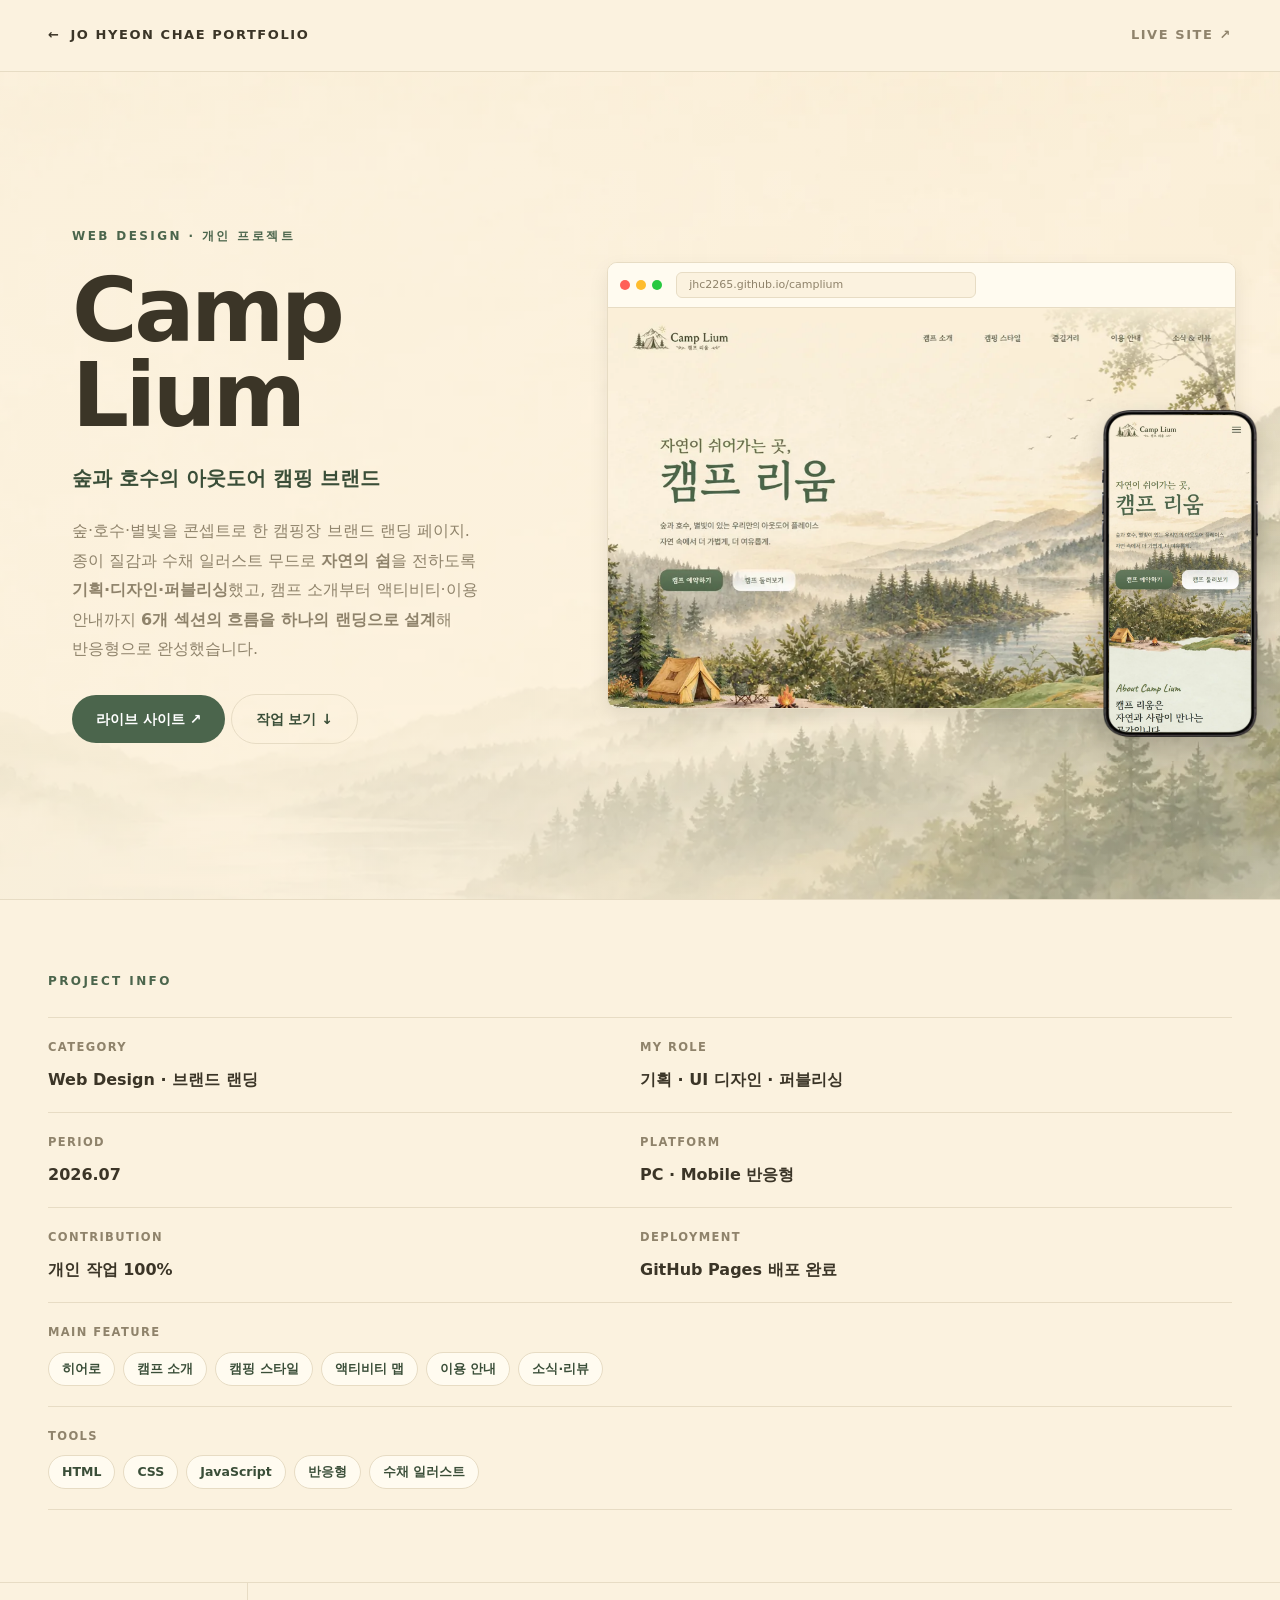
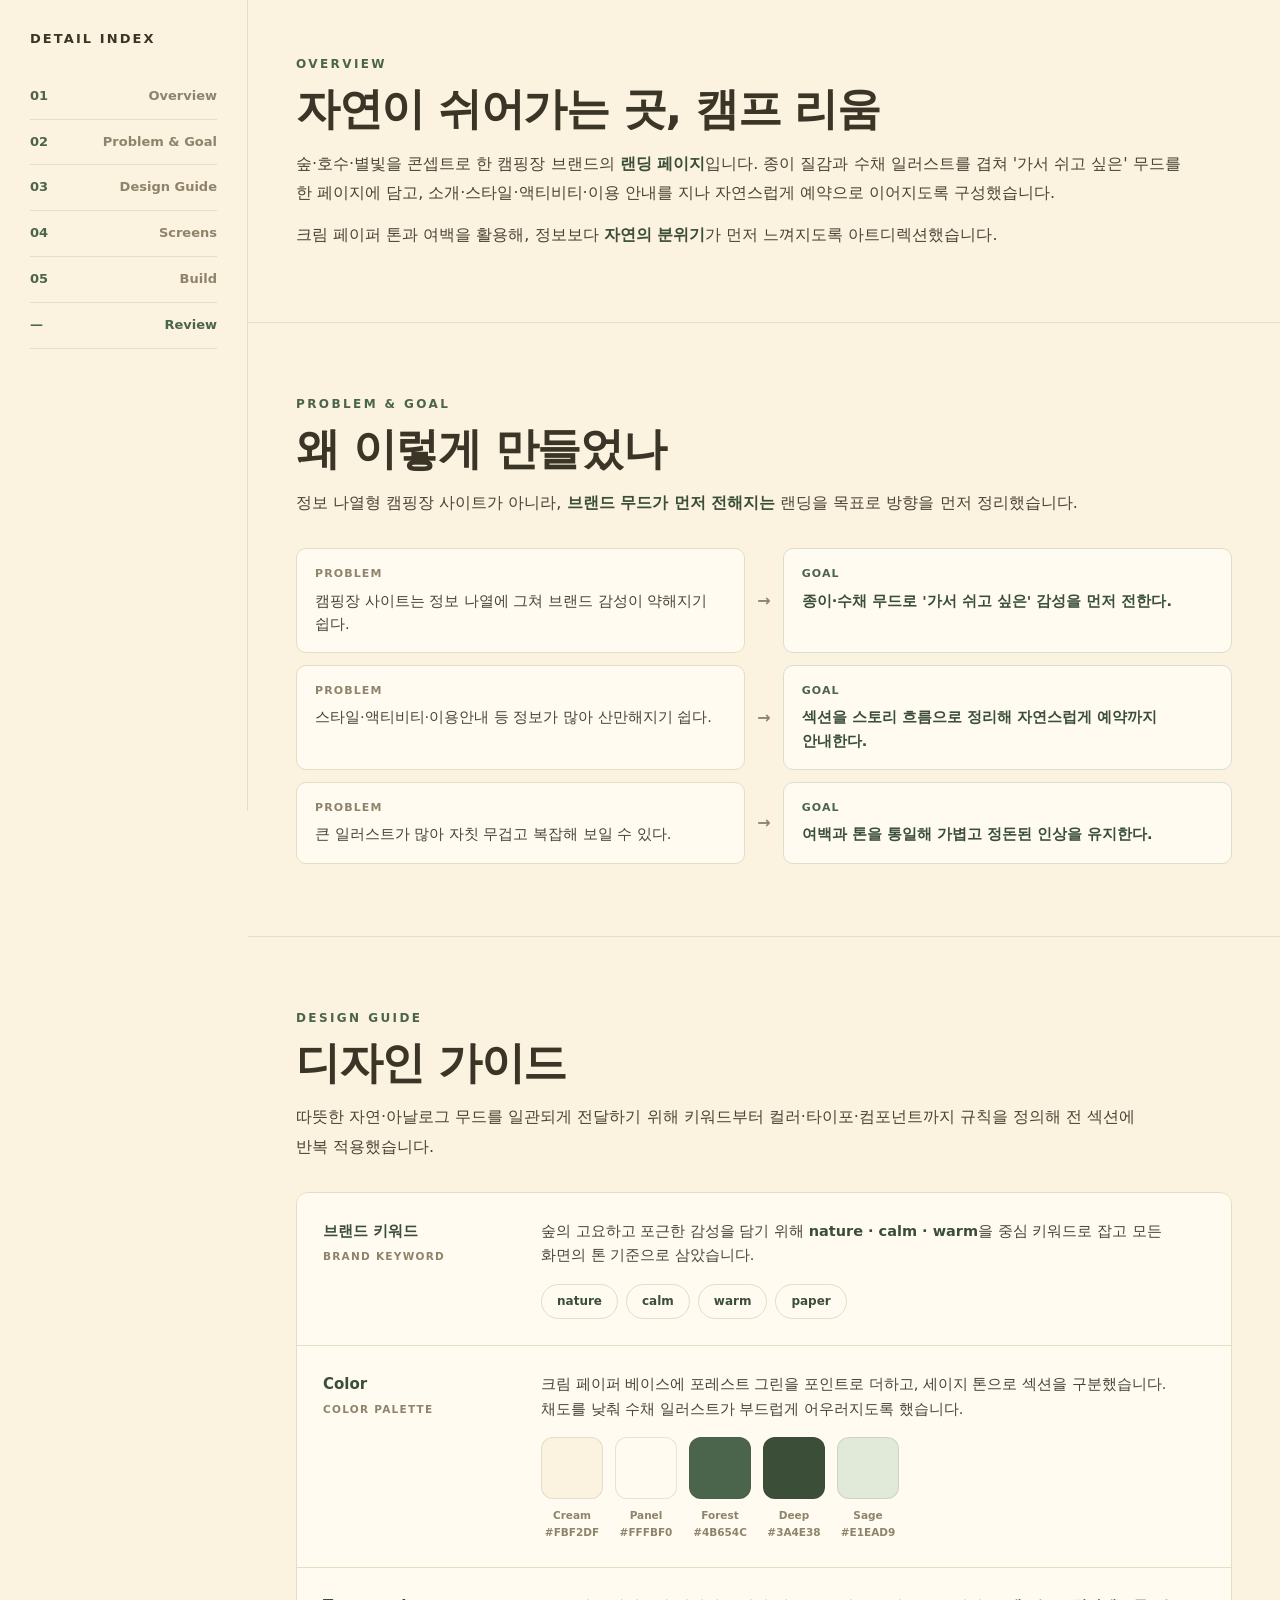
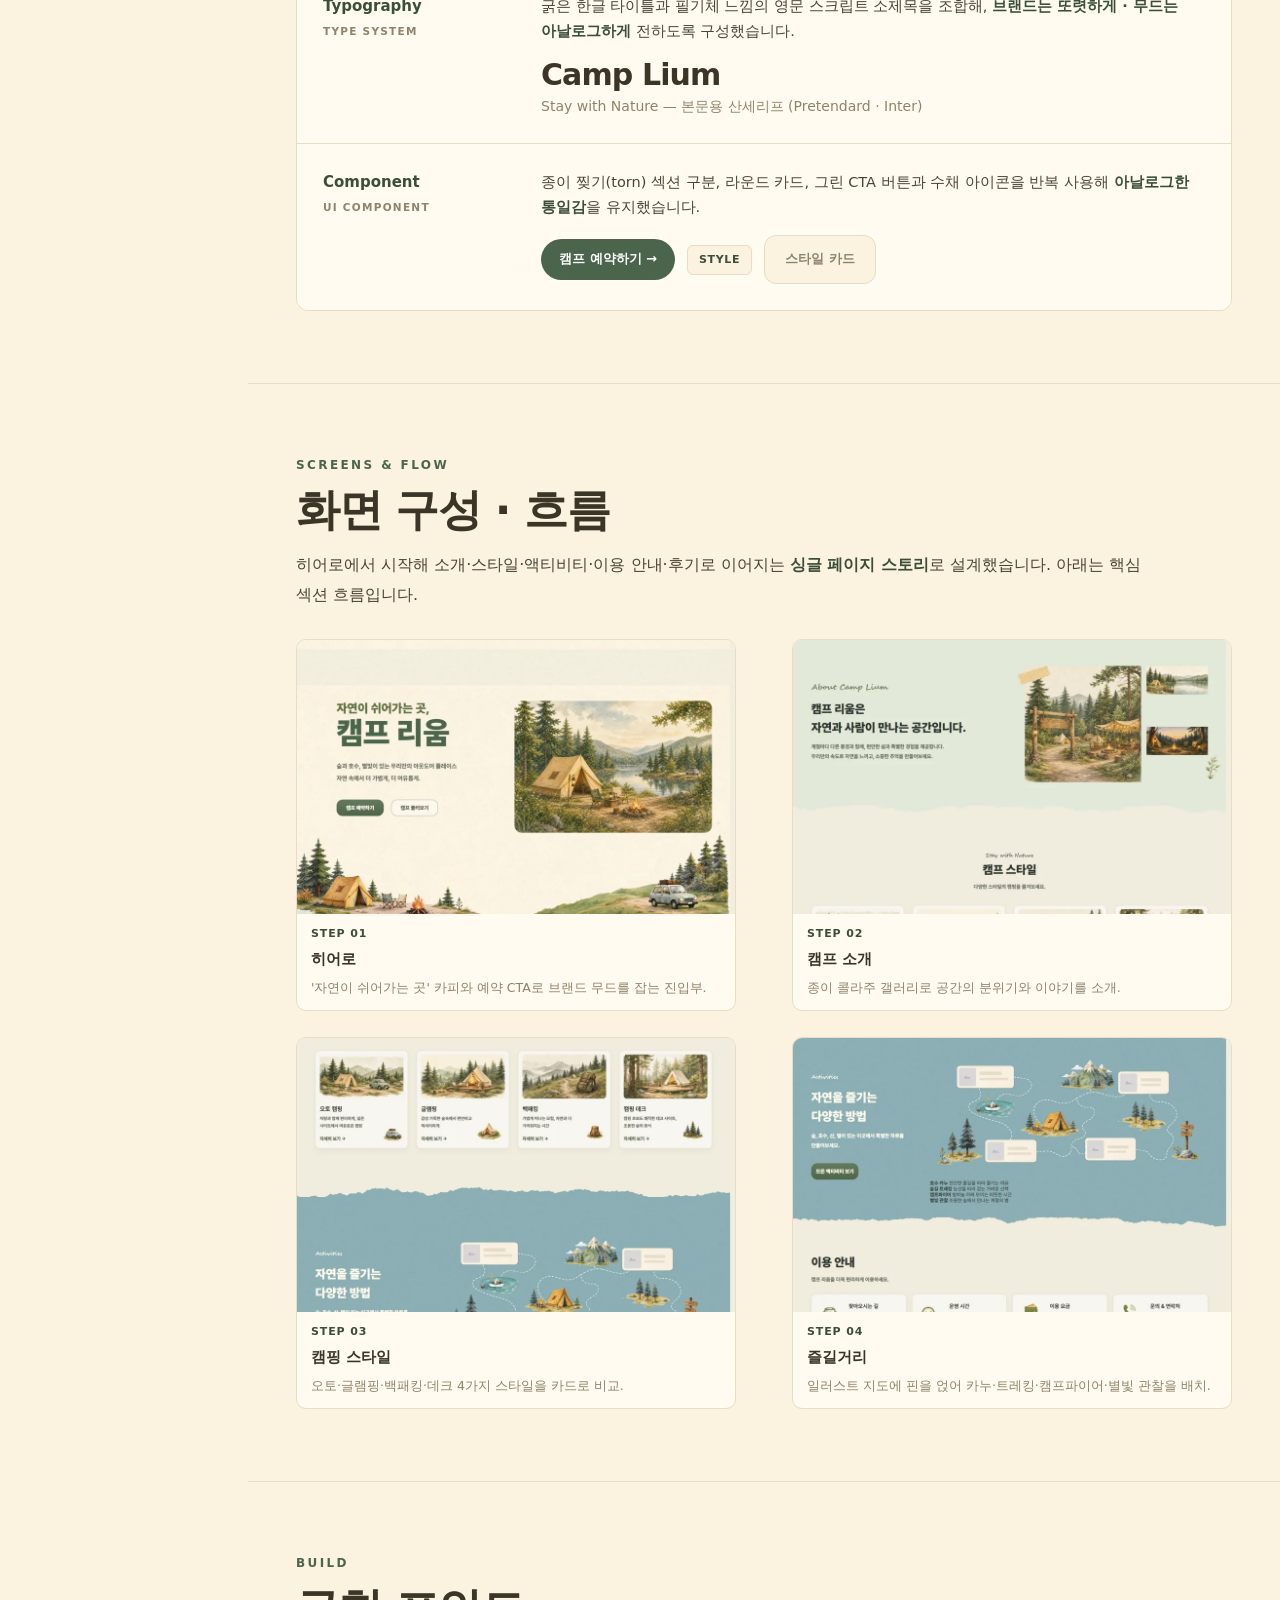
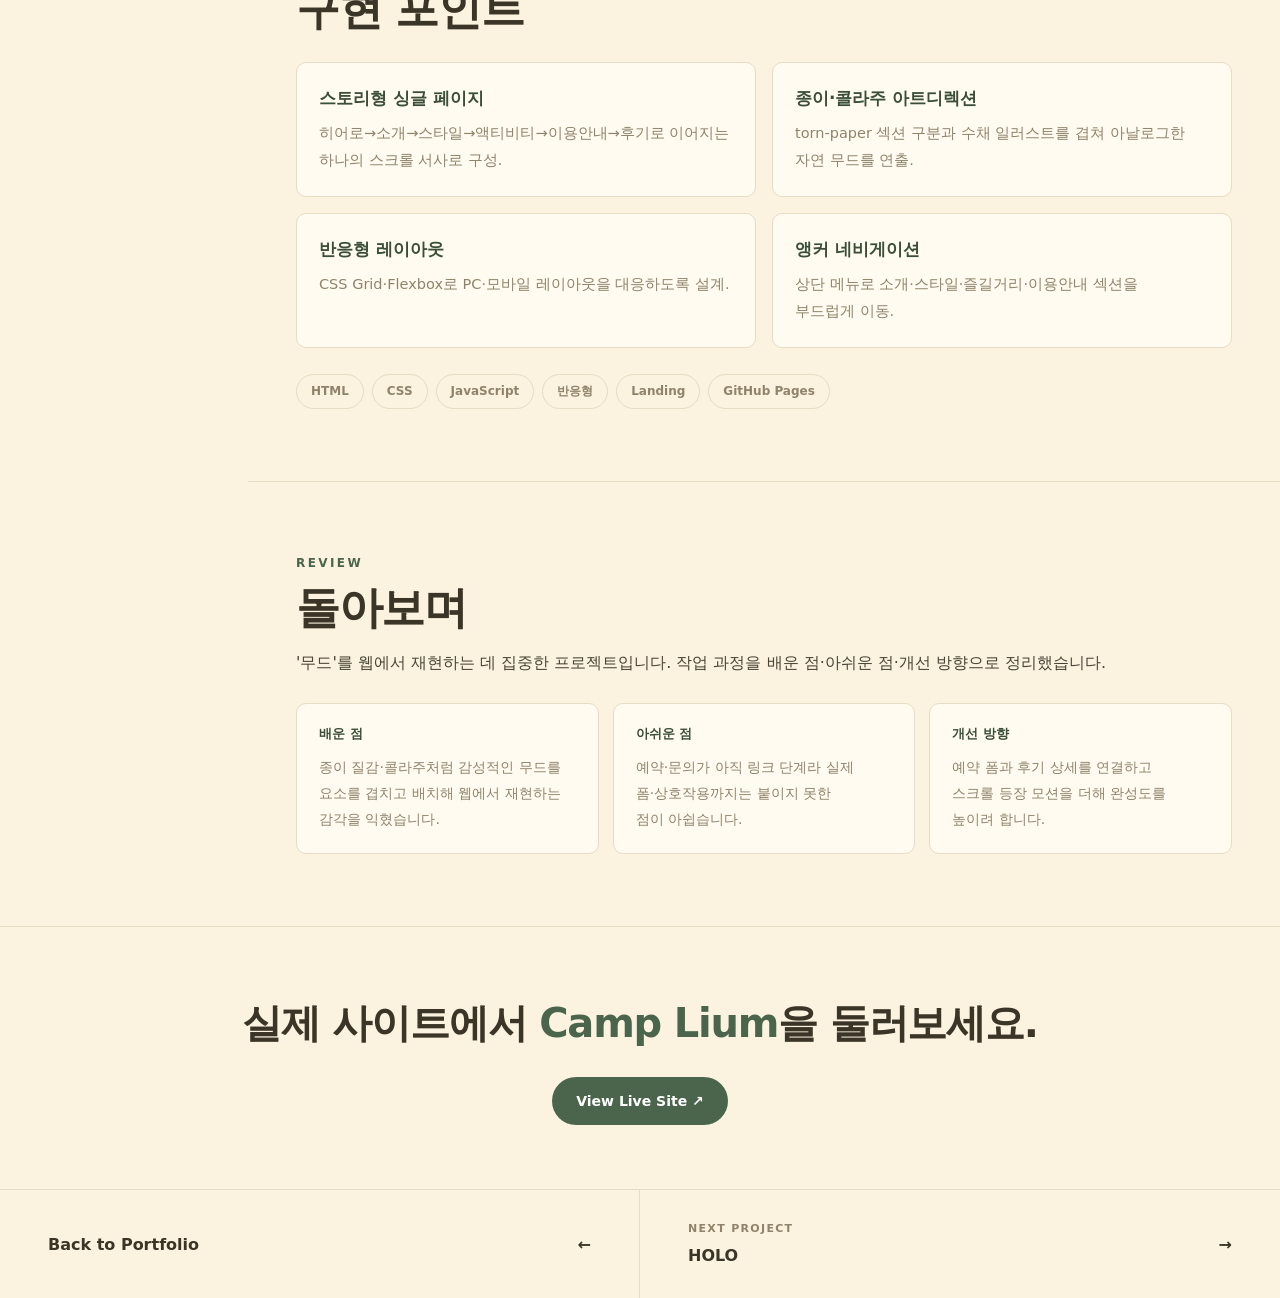
==== project-camplium.html @ b5424c95 "JO HYEON CHAE 포트폴리오 시각/그래픽 · UI·UX 디자이너 포트폴리오. 정적 사이트로 별도 빌드 과정 없이 동작합니다.  구성   index.html          " ====
<!DOCTYPE html>
<html lang="ko">
<head>
  <meta charset="UTF-8" />
  <meta name="viewport" content="width=device-width, initial-scale=1.0" />
  <title>Camp Lium — Web Design | JO HYEON CHAE</title>
  <style>
    :root {
      --bg: #fbf2df; --ink: #3b3527; --muted: #8f836b; --line: #e7dcc4;
      --panel: #fffbf0; --accent: #4b654c; --accent-2: #3a4e38;
      font-family: Inter, "Pretendard", "Apple SD Gothic Neo", "Noto Sans KR", system-ui, sans-serif;

      /* Body typography — the ?tune panel writes these three at runtime.
         Every body-copy rule reads them, so a change here is the only edit
         needed; nothing else hard-codes a size, leading or measure. */
      --body-lh: 1.85;
      --body-size: 16px;
      --body-measure: 900px;
    }
    * { box-sizing: border-box; }
    html { scroll-behavior: smooth; }
    body { margin: 0; background: var(--bg); color: var(--ink); line-height: 1.6; }
    a { color: inherit; text-decoration: none; }
    img { display: block; max-width: 100%; }
    /* The page fills the viewport so backgrounds, rules and the nav reach both
       edges. Each top-level section adds --gutter to its own inline padding,
       which keeps the content itself on a centred 1440px grid. Below 1440px the
       gutter is 0, so narrow screens behave exactly as before. */
    .page { --gutter: max(0px, (100% - 1440px) / 2); width: 100%; background: var(--bg); }
    .nav { position: sticky; top: 0; z-index: 10; height: 72px; padding: 0 calc(48px + var(--gutter)); display: flex; justify-content: space-between; align-items: center; border-bottom: 1px solid var(--line); background: rgba(251,242,223,0.9); backdrop-filter: blur(12px); letter-spacing: 0.12em; font-size: 13px; font-weight: 700; }
    .nav .back { display: flex; align-items: center; gap: 10px; } .nav .back:hover { color: var(--accent); }
    .nav-links { color: var(--muted); }
    .btn { display: inline-flex; align-items: center; gap: 8px; padding: 13px 24px; border-radius: 999px; font-size: 14px; font-weight: 800; transition: transform 0.15s ease; }
    .btn.solid { background: var(--accent); color: #fff; } .btn.solid:hover { transform: translateY(-2px); }
    .btn.ghost { background: transparent; color: var(--accent-2); border: 1px solid var(--line); } .btn.ghost:hover { transform: translateY(-2px); border-color: var(--accent); }
    .hero {
      padding-inline: var(--gutter); display: grid; grid-template-columns: 0.88fr 1.12fr; min-height: calc(100vh - 72px); border-bottom: 1px solid var(--line);
      /* The watercolour is already pale (234+ where the copy sits, 152 at its
         darkest bottom-right corner), so one light wash is enough: the copy stays
         on clean cream while the ridge line and pines carry the right-hand side. */
      background:
        linear-gradient(90deg, rgba(251,242,223,0.58) 0%, rgba(251,242,223,0.48) 44%, rgba(251,242,223,0.20) 74%, rgba(251,242,223,0.10) 100%),
        url("web/camplium/hero-bg.webp") center / cover no-repeat;
    }
    .hero-text { padding: 64px 72px; display: flex; flex-direction: column; justify-content: center; gap: 18px; }
    .eyebrow { margin: 0; font-size: 12px; font-weight: 800; letter-spacing: 0.2em; text-transform: uppercase; color: var(--accent); }
    .title { margin: 4px 0 0; font-size: clamp(52px, 7vw, 104px); line-height: 0.95; letter-spacing: -0.04em; font-weight: 900; }
    .subtitle { margin: 6px 0 0; font-size: 20px; font-weight: 700; color: var(--accent-2); }
    .desc { margin: 4px 0 0; max-width: 520px; color: var(--muted); font-size: 16px; word-break: keep-all; }
    .hero-cta { margin-top: 12px; }
    .section { padding: 72px 48px; border-bottom: 1px solid var(--line); }
    /* direct children only: .section also appears nested inside .detail-layout,
       which supplies the gutter itself */
    .page > :where(.section) { padding-inline: calc(48px + var(--gutter)); }
    .kicker { margin: 0 0 12px; font-size: 12px; font-weight: 800; letter-spacing: 0.2em; text-transform: uppercase; color: var(--accent); }
    .section h2 { margin: 0 0 16px; font-size: clamp(26px, 4vw, 44px); line-height: 1.06; letter-spacing: -0.03em; font-weight: 900; }
    .section p.lead { max-width: 760px; margin: 0; color: #4a4436; font-size: 16px; word-break: keep-all; }
    .section p.lead + p.lead { margin-top: 12px; } .section b { color: var(--accent-2); }
    .build { display: grid; grid-template-columns: repeat(2, 1fr); gap: 16px; margin-top: 30px; }
    .build-card { border: 1px solid var(--line); background: var(--panel); padding: 22px; border-radius: 10px; }
    .build-card h3 { margin: 0 0 8px; font-size: 17px; color: var(--accent-2); } .build-card p { margin: 0; color: var(--muted); font-size: 14.5px; word-break: keep-all; }
    .chips { display: flex; flex-wrap: wrap; gap: 8px; margin-top: 26px; }
    .chips span { border: 1px solid var(--line); color: var(--muted); font-size: 12px; font-weight: 700; padding: 7px 14px; border-radius: 999px; }
    .cta-band { padding: 64px calc(48px + var(--gutter)); text-align: center; border-bottom: 1px solid var(--line); }
    .cta-band h2 { margin: 0 0 22px; font-size: clamp(24px, 4vw, 40px); font-weight: 900; letter-spacing: -0.03em; } .cta-band h2 span { color: var(--accent); }
    .bottom-nav { display: grid; grid-template-columns: 1fr 1fr; padding-inline: var(--gutter); }
    .bottom-nav a { padding: 30px 48px; border-right: 1px solid var(--line); font-size: 16px; font-weight: 800; display: flex; justify-content: space-between; align-items: center; } .bottom-nav a:last-child { border-right: 0; } .bottom-nav a:hover { color: var(--accent); }
    .bottom-nav .next-label { display: flex; flex-direction: column; gap: 5px; }
    .bottom-nav .next-label em { font-style: normal; font-size: 11px; font-weight: 800; letter-spacing: 0.12em; text-transform: uppercase; color: var(--muted); }
    .bottom-nav .next-label strong { font-weight: 800; }
    /* Stacked hero crops hard horizontally; anchor right to keep the ridge and
       pines in frame, and wash top-down so the copy stays clear */
    @media (max-width: 900px) {
      .hero {
        background:
          linear-gradient(180deg, rgba(251,242,223,0.86) 0%, rgba(251,242,223,0.80) 46%, rgba(251,242,223,0.24) 78%, rgba(251,242,223,0.08) 100%),
          url("web/camplium/hero-bg.webp") right center / cover no-repeat;
      }
    }
    @media (max-width: 900px) { .nav { padding: 0 20px; } .hero { grid-template-columns: 1fr; } .hero-text { border-right: 0; border-bottom: 1px solid var(--line); padding: 48px 24px; } .section, .cta-band { padding: 48px 24px; } .build, .bottom-nav { grid-template-columns: 1fr; } }
    /* Project Info meta */
    .meta-row { display: grid; grid-template-columns: repeat(2, 1fr); border-top: 1px solid var(--line); margin-top: 26px; }
    .meta-item { padding: 20px 0; border-bottom: 1px solid var(--line); }
    .meta-item:nth-child(odd) { padding-right: 28px; }
    .meta-label { display: block; margin-bottom: 10px; color: var(--muted); font-size: 11.5px; letter-spacing: 0.12em; text-transform: uppercase; font-weight: 700; }
    .meta-value { font-size: 16px; font-weight: 700; line-height: 1.6; word-break: keep-all; }
    .meta-tags { display: flex; flex-wrap: wrap; gap: 8px; }
    .meta-tags span { border: 1px solid var(--line); background: var(--panel); border-radius: 999px; padding: 6px 13px; font-size: 12.5px; font-weight: 700; color: var(--accent-2); }
    @media (max-width: 900px) { .meta-row { grid-template-columns: 1fr; } .meta-item:nth-child(odd) { padding-right: 0; } }

    /* ==== Live device mockups (PC + phone, hover scroll) ==== */
    /* Transparent, not var(--bg): an opaque fill here cuts the photo off at the
       column edge and reads as a hard rectangle behind the mockup. */
    .hero-visual { display: flex; align-items: center; justify-content: center; padding: 48px 44px; overflow: visible; background: transparent; }
    .hero-devices { position: relative; width: 100%; max-width: 640px; margin: 0 auto; }
    .hero-browser { width: 100%; }
    .browser { border: 1px solid var(--line); border-radius: 10px; overflow: hidden; background: var(--panel); box-shadow: 0 8px 20px rgba(0,0,0,0.08); }
    .browser-bar { display: flex; align-items: center; gap: 6px; padding: 9px 12px; background: var(--panel); border-bottom: 1px solid var(--line); }
    .browser-bar .dot { width: 10px; height: 10px; border-radius: 50%; flex: none; }
    .browser-bar .r { background: #ff5f57; } .browser-bar .y { background: #febc2e; } .browser-bar .g { background: #28c840; }
    .browser-bar .url { margin-left: 8px; font-size: 11px; color: var(--muted); background: var(--bg); border: 1px solid var(--line); border-radius: 6px; padding: 3px 12px; flex: 1; max-width: 300px; white-space: nowrap; overflow: hidden; text-overflow: ellipsis; }
    .hero-visual .browser-shot { overflow: hidden; }
    .hero-visual .browser-shot img { width: 100%; height: auto; display: block; object-fit: fill; }
    .browser-shot.autoscroll { --shot-h: 400px; height: var(--shot-h); overflow: hidden; }
    .browser-shot.autoscroll img { transform: translateY(0); transition: transform 5.5s ease-in-out; will-change: transform; }
    .phone { flex: none; position: relative; width: 220px; aspect-ratio: 685 / 1433; }
    .hero-visual .phone::before { content: ""; position: absolute; top: 1.54%; left: 4.53%; width: 90.95%; height: 97%; border-radius: 11% / 5%; background: #1b1c26; z-index: 0; }
    .hero-visual .phone img { position: absolute; top: 1.54%; left: 4.53%; width: 90.95%; height: 97%; object-fit: cover; object-position: top; border-radius: 11% / 5%; z-index: 1; display: block; background: #efe6d0; }
    .phone::after { content: ""; position: absolute; inset: 0; background: url("mockup/iphone17-frame.webp") center / 100% 100% no-repeat; z-index: 2; pointer-events: none; }
    .hero-phone { position: absolute; right: -22px; bottom: -28px; width: 156px; z-index: 3; filter: drop-shadow(0 10px 14px rgba(0,0,0,0.16)); }
    .phone.autoscroll img { transition: object-position 5.5s ease-in-out; will-change: object-position; }
    .browser-shot.autoscroll:hover img { transform: translateY(calc(-100% + var(--shot-h))); }
    .phone.autoscroll:hover img { object-position: bottom; }
    /* focus one device on hover: hovered grows & comes forward, the other tucks behind */
    .hero-browser { position: relative; }
    .hero-browser, .hero-phone { transition: transform 0.35s ease; }
    .hero-devices:has(.hero-browser:hover) .hero-browser { transform: scale(1.02); z-index: 4; }
    .hero-devices:has(.hero-phone:hover) .hero-phone { transform: scale(1.05); }
    @media (prefers-reduced-motion: reduce) {
      .hero-browser, .hero-phone { transition: none; }
      .hero-devices:has(.hero-browser:hover) .hero-browser,
      .hero-devices:has(.hero-phone:hover) .hero-phone { transform: none; }
    }
    @media (prefers-reduced-motion: reduce) {
      .browser-shot.autoscroll img, .phone.autoscroll img { transition: none; }
      .browser-shot.autoscroll:hover img { transform: translateY(0); }
      .phone.autoscroll:hover img { object-position: top; }
    }
    @media (max-width: 900px) {
      .hero-visual { padding: 40px 24px 48px; }
      .hero-devices { max-width: 440px; }
      .hero-phone { right: -6px; bottom: -14px; width: 118px; }
      .browser-shot.autoscroll { --shot-h: 320px; }
    }

    /* Flow storyboard (2x2) */
    .flow-board { display: grid; grid-template-columns: 1fr 1fr; gap: 26px 56px; margin-top: 30px; }
    .flow-step { position: relative; }
    .flow-step figure { margin: 0; border: 1px solid var(--line); border-radius: 10px; overflow: hidden; background: var(--panel); }
    .flow-step img { width: 100%; aspect-ratio: 16 / 10; object-fit: cover; object-position: top; display: block; transition: object-position 7s ease-in-out; will-change: object-position; }
    .flow-step:hover img { object-position: bottom; }
    @media (prefers-reduced-motion: reduce) { .flow-step img { transition: none; } .flow-step:hover img { object-position: top; } }
    .flow-step figcaption { padding: 11px 14px; }
    .flow-step .n { display: block; font-size: 11px; font-weight: 800; letter-spacing: 0.08em; color: var(--accent-2); margin-bottom: 3px; }
    .flow-step .nm { font-size: 15px; font-weight: 700; }
    .flow-step .ds { display: block; margin-top: 5px; font-size: 12.5px; color: var(--muted); word-break: keep-all; line-height: 1.5; font-weight: 400; }
    @media (max-width: 640px) { .flow-board { grid-template-columns: 1fr; max-width: 400px; } }

    /* Problem / Goal */
    .pg { display: grid; gap: 12px; margin-top: 30px; max-width: 940px; }
    .pg-row { display: grid; grid-template-columns: 1fr auto 1fr; gap: 12px; align-items: stretch; }
    .pg-cell { border: 1px solid var(--line); background: var(--panel); border-radius: 10px; padding: 16px 18px; font-size: 14.5px; color: #4a4436; word-break: keep-all; }
    .pg-cell.g { color: var(--accent-2); font-weight: 700; border-color: #d6e0cd; }
    .pg-tag { display: block; font-size: 11px; font-weight: 800; letter-spacing: 0.1em; text-transform: uppercase; margin-bottom: 7px; }
    .pg-cell.p .pg-tag { color: var(--muted); } .pg-cell.g .pg-tag { color: var(--accent); }
    .pg-arrow { display: flex; align-items: center; justify-content: center; color: var(--muted); font-weight: 800; }
    @media (max-width: 640px) { .pg-row { grid-template-columns: 1fr; } .pg-arrow { display: none; } }

    /* Design Guide */
    .guide { margin-top: 30px; border: 1px solid var(--line); border-radius: 12px; overflow: hidden; }
    .guide-row { display: grid; grid-template-columns: 190px 1fr; gap: 28px; padding: 26px; background: var(--panel); border-top: 1px solid var(--line); }
    .guide-row:first-child { border-top: 0; }
    .g-label { font-size: 15px; font-weight: 800; color: var(--accent-2); }
    .g-label small { display: block; margin-top: 5px; font-size: 10.5px; font-weight: 700; color: var(--muted); letter-spacing: 0.12em; text-transform: uppercase; }
    .g-body p { margin: 0; font-size: 14.5px; color: #4a4436; word-break: keep-all; line-height: 1.7; }
    .g-body .dd-kw, .g-body .swatches, .g-body .type-demo, .g-body .comp-demo { margin-top: 16px; }
    .dd-kw { display: flex; flex-wrap: wrap; gap: 8px; }
    .dd-kw span { border: 1px solid var(--line); border-radius: 999px; padding: 7px 15px; font-size: 12px; font-weight: 700; color: var(--accent-2); background: var(--panel); }
    .swatches { display: flex; flex-wrap: wrap; gap: 12px; }
    .sw { text-align: center; } .sw i { display: block; width: 62px; height: 62px; border-radius: 12px; border: 1px solid rgba(59,53,39,0.12); }
    .sw span { display: block; margin-top: 8px; font-size: 10.5px; color: var(--muted); font-weight: 700; }
    .type-demo { display: flex; flex-direction: column; gap: 4px; }
    .type-demo .t-logo { font-size: 30px; font-weight: 900; letter-spacing: -0.03em; line-height: 1.05; }
    .type-demo .t-body { font-size: 14px; color: var(--muted); }
    .comp-demo { display: flex; align-items: center; flex-wrap: wrap; gap: 12px; }
    .demo-btn { display: inline-flex; align-items: center; gap: 6px; background: var(--accent); color: #fff; border-radius: 999px; padding: 10px 18px; font-size: 13px; font-weight: 800; }
    .demo-tag { border: 1px solid var(--line); background: var(--bg); color: var(--accent-2); border-radius: 6px; padding: 5px 11px; font-size: 11px; font-weight: 800; letter-spacing: 0.06em; }
    .demo-card { border: 1px solid var(--line); background: var(--bg); border-radius: 12px; padding: 13px 20px; font-size: 13px; font-weight: 700; color: var(--muted); }
    @media (max-width: 720px) { .guide-row { grid-template-columns: 1fr; gap: 14px; padding: 22px 20px; } }

    /* Retrospective 3-split */
    .retro-grid { display: grid; grid-template-columns: repeat(3, 1fr); gap: 14px; margin-top: 26px; }
    .retro-card { border: 1px solid var(--line); background: var(--panel); border-radius: 10px; padding: 20px 22px; }
    .retro-card h3 { margin: 0 0 10px; font-size: 13px; font-weight: 800; color: var(--accent-2); }
    .retro-card p { margin: 0; font-size: 14px; color: var(--muted); word-break: keep-all; line-height: 1.65; }
    @media (max-width: 780px) { .retro-grid { grid-template-columns: 1fr; } }

    /* Detail Index (sticky side nav) */
    .detail-layout { display: grid; grid-template-columns: 248px 1fr; border-bottom: 1px solid var(--line); padding-inline: var(--gutter); }
    .side-index { position: sticky; top: 72px; align-self: start; height: calc(100vh - 72px); padding: 46px 30px; border-right: 1px solid var(--line); overflow-y: auto; }
    .side-index h2 { margin: 0 0 24px; font-size: 13px; letter-spacing: 0.16em; text-transform: uppercase; color: var(--ink); }
    .side-index a { display: flex; justify-content: space-between; gap: 14px; padding: 12px 0; border-bottom: 1px solid var(--line); color: var(--muted); font-size: 13px; font-weight: 600; transition: color 0.15s ease; }
    .side-index a:hover { color: var(--accent-2); }
    .side-index a span { font-weight: 800; color: var(--accent); }
    .side-index a em { font-style: normal; }
    .content .section:last-child { border-bottom: 0; }
    @media (max-width: 900px) {
      .detail-layout { grid-template-columns: 1fr; }
      .side-index { position: static; height: auto; border-right: 0; border-bottom: 1px solid var(--line); padding: 20px 24px; display: flex; flex-wrap: wrap; gap: 8px; align-items: center; overflow: visible; }
      .side-index h2 { width: 100%; margin: 0 0 4px; }
      .side-index a { border: 1px solid var(--line); border-radius: 999px; padding: 6px 13px; gap: 6px; font-size: 12px; }
    }

    /* Scroll to top — 스크롤 중 언제든 맨 위로 */
    .to-top {
      position: fixed; right: 24px; bottom: 24px; z-index: 50;
      width: 46px; height: 46px; display: grid; place-items: center;
      border: 0; cursor: pointer; border-radius: 50%;
      background: var(--accent); color: #fff;
      box-shadow: 0 6px 18px rgba(0, 0, 0, 0.18);
      opacity: 0; visibility: hidden; transform: translateY(8px);
      transition: opacity 0.25s ease, transform 0.25s ease, visibility 0.25s;
    }
    .to-top svg { display: block; }
    .to-top.show { opacity: 1; visibility: visible; transform: none; }
    .to-top:hover { transform: translateY(-2px); }
    @media (prefers-reduced-motion: reduce) {
      .to-top { transition: opacity 0.25s ease, visibility 0.25s; }
      .to-top:hover { transform: none; }
    }
    @media (max-width: 900px) {
      .to-top { right: 16px; bottom: 16px; width: 42px; height: 42px; }
    }

    /* ── Korean typography pass ──
       1.6 reads tight for Hangul: with no ascenders or descenders, a line of
       Korean looks denser than the same value does in Latin, so body copy opens
       up to 1.75. p.lead drops to 700px because 760px ran 47-48 Korean
       characters per line, past the comfortable 35-45.
       text-wrap: pretty stops a lone word stranding on the last line; balance
       evens out heading line lengths. Browsers without text-wrap ignore it and
       render exactly as before. Display headings keep their tight leading —
       Hangul has no descenders, so it does not collide. */
    .desc, p.lead, .build-card p, .section-body p, .concept-card p,
    .retro-card p, .chall p, .facts li, .flow-step .ds, .project-desc {
      line-height: var(--body-lh);
      text-wrap: pretty;
    }
    /* Size applies to running body copy only — card text (14.5px) and captions
       keep their own smaller scale, which --body-size must not flatten. */
    .desc { font-size: var(--body-size); }
    /* matches .section p.lead's specificity (0-2-1) so these actually win */
    .section p.lead { max-width: var(--body-measure); font-size: var(--body-size); }
    .title, .project-title, .project-subtitle, .subtitle,
    .section h2, .section-body h3, .info-title, .cta-band h2 {
      text-wrap: balance;
    }
  </style>
</head>
<body>
  <main class="page">
    <header class="nav">
      <a class="back" href="index.html#work"><span>←</span><span>JO HYEON CHAE PORTFOLIO</span></a>
      <nav class="nav-links"><a href="https://jhc2265.github.io/camplium/" target="_blank" rel="noopener">LIVE SITE ↗</a></nav>
    </header>
    <section class="hero" id="top">
      <div class="hero-text">
        <p class="eyebrow">Web Design · 개인 프로젝트</p>
        <h1 class="title">Camp Lium</h1>
        <p class="subtitle">숲과 호수의 아웃도어 캠핑 브랜드</p>
        <p class="desc">숲·호수·별빛을 콘셉트로 한 캠핑장 브랜드 랜딩 페이지. 종이 질감과 수채 일러스트 무드로 <b>자연의 쉼</b>을 전하도록 <b>기획·디자인·퍼블리싱</b>했고, 캠프 소개부터 액티비티·이용 안내까지 <b>6개 섹션의 흐름을 하나의 랜딩으로 설계</b>해 반응형으로 완성했습니다.</p>
        <div class="hero-cta"><a class="btn solid" href="https://jhc2265.github.io/camplium/" target="_blank" rel="noopener">라이브 사이트 ↗</a> <a class="btn ghost" href="#overview">작업 보기 ↓</a></div>
      </div>
      <div class="hero-visual">
        <div class="hero-devices">
          <div class="browser hero-browser">
            <div class="browser-bar"><span class="dot r"></span><span class="dot y"></span><span class="dot g"></span><span class="url">jhc2265.github.io/camplium</span></div>
            <div class="browser-shot autoscroll"><img src="web/camplium/pc-v2.webp" alt="Camp Lium 데스크톱 화면"></div>
          </div>
          <div class="phone hero-phone autoscroll"><img src="web/camplium/mobile.webp" alt="Camp Lium 모바일 화면"></div>
        </div>
      </div>
    </section>
    <section class="section">
      <p class="kicker">Project Info</p>
      <div class="meta-row">
        <div class="meta-item"><span class="meta-label">Category</span><span class="meta-value">Web Design · 브랜드 랜딩</span></div>
        <div class="meta-item"><span class="meta-label">My Role</span><span class="meta-value">기획 · UI 디자인 · 퍼블리싱</span></div>
        <div class="meta-item"><span class="meta-label">Period</span><span class="meta-value">2026.07</span></div>
        <div class="meta-item"><span class="meta-label">Platform</span><span class="meta-value">PC · Mobile 반응형</span></div>
        <div class="meta-item"><span class="meta-label">Contribution</span><span class="meta-value">개인 작업 100%</span></div>
        <div class="meta-item"><span class="meta-label">Deployment</span><span class="meta-value">GitHub Pages 배포 완료</span></div>
        <div class="meta-item" style="grid-column: 1 / -1;"><span class="meta-label">Main Feature</span><div class="meta-tags"><span>히어로</span><span>캠프 소개</span><span>캠핑 스타일</span><span>액티비티 맵</span><span>이용 안내</span><span>소식·리뷰</span></div></div>
        <div class="meta-item" style="grid-column: 1 / -1;"><span class="meta-label">Tools</span><div class="meta-tags"><span>HTML</span><span>CSS</span><span>JavaScript</span><span>반응형</span><span>수채 일러스트</span></div></div>
      </div>
    </section>
    <div class="detail-layout">
      <aside class="side-index">
        <h2>Detail Index</h2>
        <a href="#overview"><span>01</span><em>Overview</em></a>
        <a href="#problem"><span>02</span><em>Problem &amp; Goal</em></a>
        <a href="#design"><span>03</span><em>Design Guide</em></a>
        <a href="#screens"><span>04</span><em>Screens</em></a>
        <a href="#build"><span>05</span><em>Build</em></a>
        <a href="#retro"><span>—</span><em>Review</em></a>
      </aside>
      <div class="content">
    <section class="section" id="overview">
      <p class="kicker">Overview</p>
      <h2>자연이 쉬어가는 곳, 캠프 리움</h2>
      <p class="lead">숲·호수·별빛을 콘셉트로 한 캠핑장 브랜드의 <b>랜딩 페이지</b>입니다. 종이 질감과 수채 일러스트를 겹쳐 '가서 쉬고 싶은' 무드를 한 페이지에 담고, 소개·스타일·액티비티·이용 안내를 지나 자연스럽게 예약으로 이어지도록 구성했습니다.</p>
      <p class="lead">크림 페이퍼 톤과 여백을 활용해, 정보보다 <b>자연의 분위기</b>가 먼저 느껴지도록 아트디렉션했습니다.</p>
    </section>
    <section class="section" id="problem">
      <p class="kicker">Problem &amp; Goal</p>
      <h2>왜 이렇게 만들었나</h2>
      <p class="lead">정보 나열형 캠핑장 사이트가 아니라, <b>브랜드 무드가 먼저 전해지는</b> 랜딩을 목표로 방향을 먼저 정리했습니다.</p>
      <div class="pg">
        <div class="pg-row">
          <div class="pg-cell p"><span class="pg-tag">Problem</span>캠핑장 사이트는 정보 나열에 그쳐 브랜드 감성이 약해지기 쉽다.</div>
          <div class="pg-arrow">→</div>
          <div class="pg-cell g"><span class="pg-tag">Goal</span>종이·수채 무드로 '가서 쉬고 싶은' 감성을 먼저 전한다.</div>
        </div>
        <div class="pg-row">
          <div class="pg-cell p"><span class="pg-tag">Problem</span>스타일·액티비티·이용안내 등 정보가 많아 산만해지기 쉽다.</div>
          <div class="pg-arrow">→</div>
          <div class="pg-cell g"><span class="pg-tag">Goal</span>섹션을 스토리 흐름으로 정리해 자연스럽게 예약까지 안내한다.</div>
        </div>
        <div class="pg-row">
          <div class="pg-cell p"><span class="pg-tag">Problem</span>큰 일러스트가 많아 자칫 무겁고 복잡해 보일 수 있다.</div>
          <div class="pg-arrow">→</div>
          <div class="pg-cell g"><span class="pg-tag">Goal</span>여백과 톤을 통일해 가볍고 정돈된 인상을 유지한다.</div>
        </div>
      </div>
    </section>
    <section class="section" id="design">
      <p class="kicker">Design Guide</p>
      <h2>디자인 가이드</h2>
      <p class="lead">따뜻한 자연·아날로그 무드를 일관되게 전달하기 위해 키워드부터 컬러·타이포·컴포넌트까지 규칙을 정의해 전 섹션에 반복 적용했습니다.</p>
      <div class="guide">
        <div class="guide-row">
          <div class="g-label">브랜드 키워드<small>Brand Keyword</small></div>
          <div class="g-body">
            <p>숲의 고요하고 포근한 감성을 담기 위해 <b>nature · calm · warm</b>을 중심 키워드로 잡고 모든 화면의 톤 기준으로 삼았습니다.</p>
            <div class="dd-kw"><span>nature</span><span>calm</span><span>warm</span><span>paper</span></div>
          </div>
        </div>
        <div class="guide-row">
          <div class="g-label">Color<small>Color Palette</small></div>
          <div class="g-body">
            <p>크림 페이퍼 베이스에 포레스트 그린을 포인트로 더하고, 세이지 톤으로 섹션을 구분했습니다. 채도를 낮춰 수채 일러스트가 부드럽게 어우러지도록 했습니다.</p>
            <div class="swatches">
              <div class="sw"><i style="background:#fbf2df"></i><span>Cream<br>#FBF2DF</span></div>
              <div class="sw"><i style="background:#fffbf0"></i><span>Panel<br>#FFFBF0</span></div>
              <div class="sw"><i style="background:#4b654c"></i><span>Forest<br>#4B654C</span></div>
              <div class="sw"><i style="background:#3a4e38"></i><span>Deep<br>#3A4E38</span></div>
              <div class="sw"><i style="background:#e1ead9"></i><span>Sage<br>#E1EAD9</span></div>
            </div>
          </div>
        </div>
        <div class="guide-row">
          <div class="g-label">Typography<small>Type System</small></div>
          <div class="g-body">
            <p>굵은 한글 타이틀과 필기체 느낌의 영문 스크립트 소제목을 조합해, <b>브랜드는 또렷하게 · 무드는 아날로그하게</b> 전하도록 구성했습니다.</p>
            <div class="type-demo">
              <span class="t-logo">Camp Lium</span>
              <span class="t-body">Stay with Nature — 본문용 산세리프 (Pretendard · Inter)</span>
            </div>
          </div>
        </div>
        <div class="guide-row">
          <div class="g-label">Component<small>UI Component</small></div>
          <div class="g-body">
            <p>종이 찢기(torn) 섹션 구분, 라운드 카드, 그린 CTA 버튼과 수채 아이콘을 반복 사용해 <b>아날로그한 통일감</b>을 유지했습니다.</p>
            <div class="comp-demo">
              <span class="demo-btn">캠프 예약하기 →</span>
              <span class="demo-tag">STYLE</span>
              <span class="demo-card">스타일 카드</span>
            </div>
          </div>
        </div>
      </div>
    </section>
    <section class="section" id="screens">
      <p class="kicker">Screens &amp; Flow</p>
      <h2>화면 구성 · 흐름</h2>
      <p class="lead">히어로에서 시작해 소개·스타일·액티비티·이용 안내·후기로 이어지는 <b>싱글 페이지 스토리</b>로 설계했습니다. 아래는 핵심 섹션 흐름입니다.</p>
      <div class="flow-board">
        <div class="flow-step"><figure><img src="web/camplium/flow-hero.webp" alt="히어로 섹션" loading="lazy"><figcaption><span class="n">STEP 01</span><span class="nm">히어로</span><span class="ds">'자연이 쉬어가는 곳' 카피와 예약 CTA로 브랜드 무드를 잡는 진입부.</span></figcaption></figure></div>
        <div class="flow-step"><figure><img src="web/camplium/flow-about.webp" alt="캠프 소개 섹션" loading="lazy"><figcaption><span class="n">STEP 02</span><span class="nm">캠프 소개</span><span class="ds">종이 콜라주 갤러리로 공간의 분위기와 이야기를 소개.</span></figcaption></figure></div>
        <div class="flow-step"><figure><img src="web/camplium/flow-style.webp" alt="캠핑 스타일 섹션" loading="lazy"><figcaption><span class="n">STEP 03</span><span class="nm">캠핑 스타일</span><span class="ds">오토·글램핑·백패킹·데크 4가지 스타일을 카드로 비교.</span></figcaption></figure></div>
        <div class="flow-step"><figure><img src="web/camplium/flow-activities.webp" alt="즐길거리 섹션" loading="lazy"><figcaption><span class="n">STEP 04</span><span class="nm">즐길거리</span><span class="ds">일러스트 지도에 핀을 얹어 카누·트레킹·캠프파이어·별빛 관찰을 배치.</span></figcaption></figure></div>
      </div>
    </section>
    <section class="section" id="build">
      <p class="kicker">Build</p>
      <h2>구현 포인트</h2>
      <div class="build">
        <div class="build-card"><h3>스토리형 싱글 페이지</h3><p>히어로→소개→스타일→액티비티→이용안내→후기로 이어지는 하나의 스크롤 서사로 구성.</p></div>
        <div class="build-card"><h3>종이·콜라주 아트디렉션</h3><p>torn-paper 섹션 구분과 수채 일러스트를 겹쳐 아날로그한 자연 무드를 연출.</p></div>
        <div class="build-card"><h3>반응형 레이아웃</h3><p>CSS Grid·Flexbox로 PC·모바일 레이아웃을 대응하도록 설계.</p></div>
        <div class="build-card"><h3>앵커 네비게이션</h3><p>상단 메뉴로 소개·스타일·즐길거리·이용안내 섹션을 부드럽게 이동.</p></div>
      </div>
      <div class="chips"><span>HTML</span><span>CSS</span><span>JavaScript</span><span>반응형</span><span>Landing</span><span>GitHub Pages</span></div>
    </section>
    <section class="section" id="retro">
      <p class="kicker">Review</p>
      <h2>돌아보며</h2>
      <p class="lead">'무드'를 웹에서 재현하는 데 집중한 프로젝트입니다. 작업 과정을 배운 점·아쉬운 점·개선 방향으로 정리했습니다.</p>
      <div class="retro-grid">
        <div class="retro-card"><h3>배운 점</h3><p>종이 질감·콜라주처럼 감성적인 무드를 요소를 겹치고 배치해 웹에서 재현하는 감각을 익혔습니다.</p></div>
        <div class="retro-card"><h3>아쉬운 점</h3><p>예약·문의가 아직 링크 단계라 실제 폼·상호작용까지는 붙이지 못한 점이 아쉽습니다.</p></div>
        <div class="retro-card"><h3>개선 방향</h3><p>예약 폼과 후기 상세를 연결하고 스크롤 등장 모션을 더해 완성도를 높이려 합니다.</p></div>
      </div>
    </section>
      </div>
    </div>
    <section class="cta-band">
      <h2>실제 사이트에서 <span>Camp Lium</span>을 둘러보세요.</h2>
      <a class="btn solid" href="https://jhc2265.github.io/camplium/" target="_blank" rel="noopener">View Live Site ↗</a>
    </section>
    <footer class="bottom-nav">
      <a href="index.html#work"><span>Back to Portfolio</span><span>←</span></a>
      <a class="next" href="project-holo.html">
        <span class="next-label"><em>Next Project</em><strong>HOLO</strong></span>
        <span>→</span>
      </a>
    </footer>
  </main>
  <script>
  /* Detail Index scroll-spy — 현재 섹션 목차 항목을 강조색으로 하이라이트 */
  (function () {
    var idx = document.querySelector('.side-index');
    if (!idx) return;
    var links = [].slice.call(idx.querySelectorAll('a[href^="#"]'));
    if (!links.length) return;
    var probe = idx.querySelector('a span');
    var accent = probe ? getComputedStyle(probe).color : '';
    var byId = {}, sections = [];
    links.forEach(function (a) {
      var el = document.getElementById(a.getAttribute('href').slice(1));
      if (el) { byId[el.id] = a; sections.push(el); }
    });
    if (!sections.length) return;
    var current = null;
    function paint(a, on) {
      var lbl = a.querySelector('em') || a;
      a.style.fontWeight = on ? '700' : '';
      if (accent) lbl.style.color = on ? accent : '';
      a.classList.toggle('active', on);
    }
    function setActive(a) {
      if (current === a) return;
      if (current) paint(current, false);
      paint(a, true);
      current = a;
    }
    var io = new IntersectionObserver(function (entries) {
      var vis = entries.filter(function (e) { return e.isIntersecting; });
      if (!vis.length) return;
      vis.sort(function (x, y) { return x.boundingClientRect.top - y.boundingClientRect.top; });
      var a = byId[vis[0].target.id];
      if (a) setActive(a);
    }, { rootMargin: '-30% 0px -45% 0px', threshold: 0 });
    sections.forEach(function (s) { io.observe(s); });
  })();
  </script>
  <button class="to-top" type="button" aria-label="맨 위로">
    <svg viewBox="0 0 24 24" width="18" height="18" fill="none" stroke="currentColor" stroke-width="2.2" stroke-linecap="round" stroke-linejoin="round" aria-hidden="true" focusable="false"><path d="M12 19V5M5 12l7-7 7 7"/></svg>
  </button>
  <script>
  /* Scroll to top — 조금 내려가면 나타나고, 누르면 맨 위로 */
  (function () {
    var btn = document.querySelector('.to-top');
    if (!btn) return;
    function sync() { btn.classList.toggle('show', window.scrollY > 500); }
    sync();
    window.addEventListener('scroll', sync, { passive: true });
    btn.addEventListener('click', function () {
      var reduce = window.matchMedia('(prefers-reduced-motion: reduce)').matches;
      window.scrollTo({ top: 0, behavior: reduce ? 'auto' : 'smooth' });
    });
  })();
  </script>
  <!-- Typography tuner — only runs when the URL carries ?tune, so visitors
       never load it. Writes --body-lh / --body-size / --body-measure live and
       hands back the :root block to paste into the stylesheet. -->
  <script>
  (function () {
    if (!/(^|[?&])tune\b/.test(location.search)) return;

    var FIELDS = [
      { key: '--body-lh',      label: '본문 행간', min: 1.4,  max: 2.1, step: 0.01, unit: '' },
      { key: '--body-size',    label: '본문 크기', min: 14,   max: 20,  step: 0.5,  unit: 'px' },
      { key: '--body-measure', label: '본문 폭',   min: 520,  max: 900, step: 10,   unit: 'px' }
    ];
    var STORE = 'tune:' + location.pathname;
    var root = document.documentElement;
    var saved = {};
    try { saved = JSON.parse(localStorage.getItem(STORE) || '{}'); } catch (e) {}

    // Defaults come from the stylesheet, so the panel always starts at the
    // page's real values rather than a duplicated guess.
    var css = getComputedStyle(root);
    FIELDS.forEach(function (f) {
      f.initial = parseFloat(css.getPropertyValue(f.key));
      f.value = saved[f.key] != null ? saved[f.key] : f.initial;
    });

    var box = document.createElement('div');
    box.dir = 'ltr';
    box.style.cssText = [
      'position:fixed', 'right:18px', 'bottom:18px', 'z-index:99999',
      'width:260px', 'padding:16px 18px 14px', 'border-radius:12px',
      'background:rgba(20,22,28,0.94)', 'color:#fff',
      'font:500 12px/1.5 ui-sans-serif,system-ui,sans-serif',
      'box-shadow:0 12px 34px rgba(0,0,0,0.34)', 'backdrop-filter:blur(8px)'
    ].join(';');

    var html = '<div style="display:flex;justify-content:space-between;align-items:center;margin-bottom:12px">' +
               '<b style="font-size:12px;letter-spacing:0.08em">TYPOGRAPHY</b>' +
               '<button data-act="close" style="all:unset;cursor:pointer;opacity:0.55;padding:2px 4px">✕</button></div>';
    FIELDS.forEach(function (f, i) {
      html += '<label style="display:block;margin-bottom:11px">' +
              '<span style="display:flex;justify-content:space-between;margin-bottom:4px">' +
              '<span style="opacity:0.7">' + f.label + '</span>' +
              '<output data-out="' + i + '" style="font-variant-numeric:tabular-nums"></output></span>' +
              '<input type="range" data-idx="' + i + '" min="' + f.min + '" max="' + f.max +
              '" step="' + f.step + '" value="' + f.value + '" style="width:100%;accent-color:#7aa7ff"></label>';
    });
    html += '<div style="display:flex;gap:6px;margin-top:4px">' +
            '<button data-act="copy" style="flex:1;all:unset;cursor:pointer;text-align:center;padding:7px 0;border-radius:7px;background:#3b6df0">CSS 복사</button>' +
            '<button data-act="reset" style="all:unset;cursor:pointer;padding:7px 12px;border-radius:7px;background:rgba(255,255,255,0.14)">되돌리기</button></div>' +
            '<div data-note style="margin-top:8px;min-height:14px;opacity:0.6;font-size:11px"></div>';
    box.innerHTML = html;
    document.body.appendChild(box);

    var note = box.querySelector('[data-note]');
    function apply(persist) {
      FIELDS.forEach(function (f, i) {
        root.style.setProperty(f.key, f.value + f.unit);
        box.querySelector('[data-out="' + i + '"]').textContent = f.value + f.unit;
      });
      if (persist) {
        var o = {};
        FIELDS.forEach(function (f) { o[f.key] = f.value; });
        try { localStorage.setItem(STORE, JSON.stringify(o)); } catch (e) {}
      }
    }
    apply(false);

    box.addEventListener('input', function (e) {
      var i = e.target.getAttribute('data-idx');
      if (i === null) return;
      FIELDS[i].value = parseFloat(e.target.value);
      apply(true);
      note.textContent = '';
    });

    box.addEventListener('click', function (e) {
      var act = e.target.getAttribute('data-act');
      if (act === 'close') { box.remove(); return; }
      if (act === 'reset') {
        FIELDS.forEach(function (f, i) {
          f.value = f.initial;
          box.querySelector('[data-idx="' + i + '"]').value = f.initial;
        });
        try { localStorage.removeItem(STORE); } catch (err) {}
        apply(false);
        note.textContent = '스타일시트 값으로 되돌렸습니다';
        return;
      }
      if (act === 'copy') {
        var text = FIELDS.map(function (f) {
          return '  ' + f.key + ': ' + f.value + f.unit + ';';
        }).join('\n');
        navigator.clipboard.writeText(text).then(function () {
          note.textContent = '복사됨 — :root에 붙여넣으세요';
        }, function () {
          note.textContent = text;
        });
      }
    });
  })();
  </script>
</body>
</html>
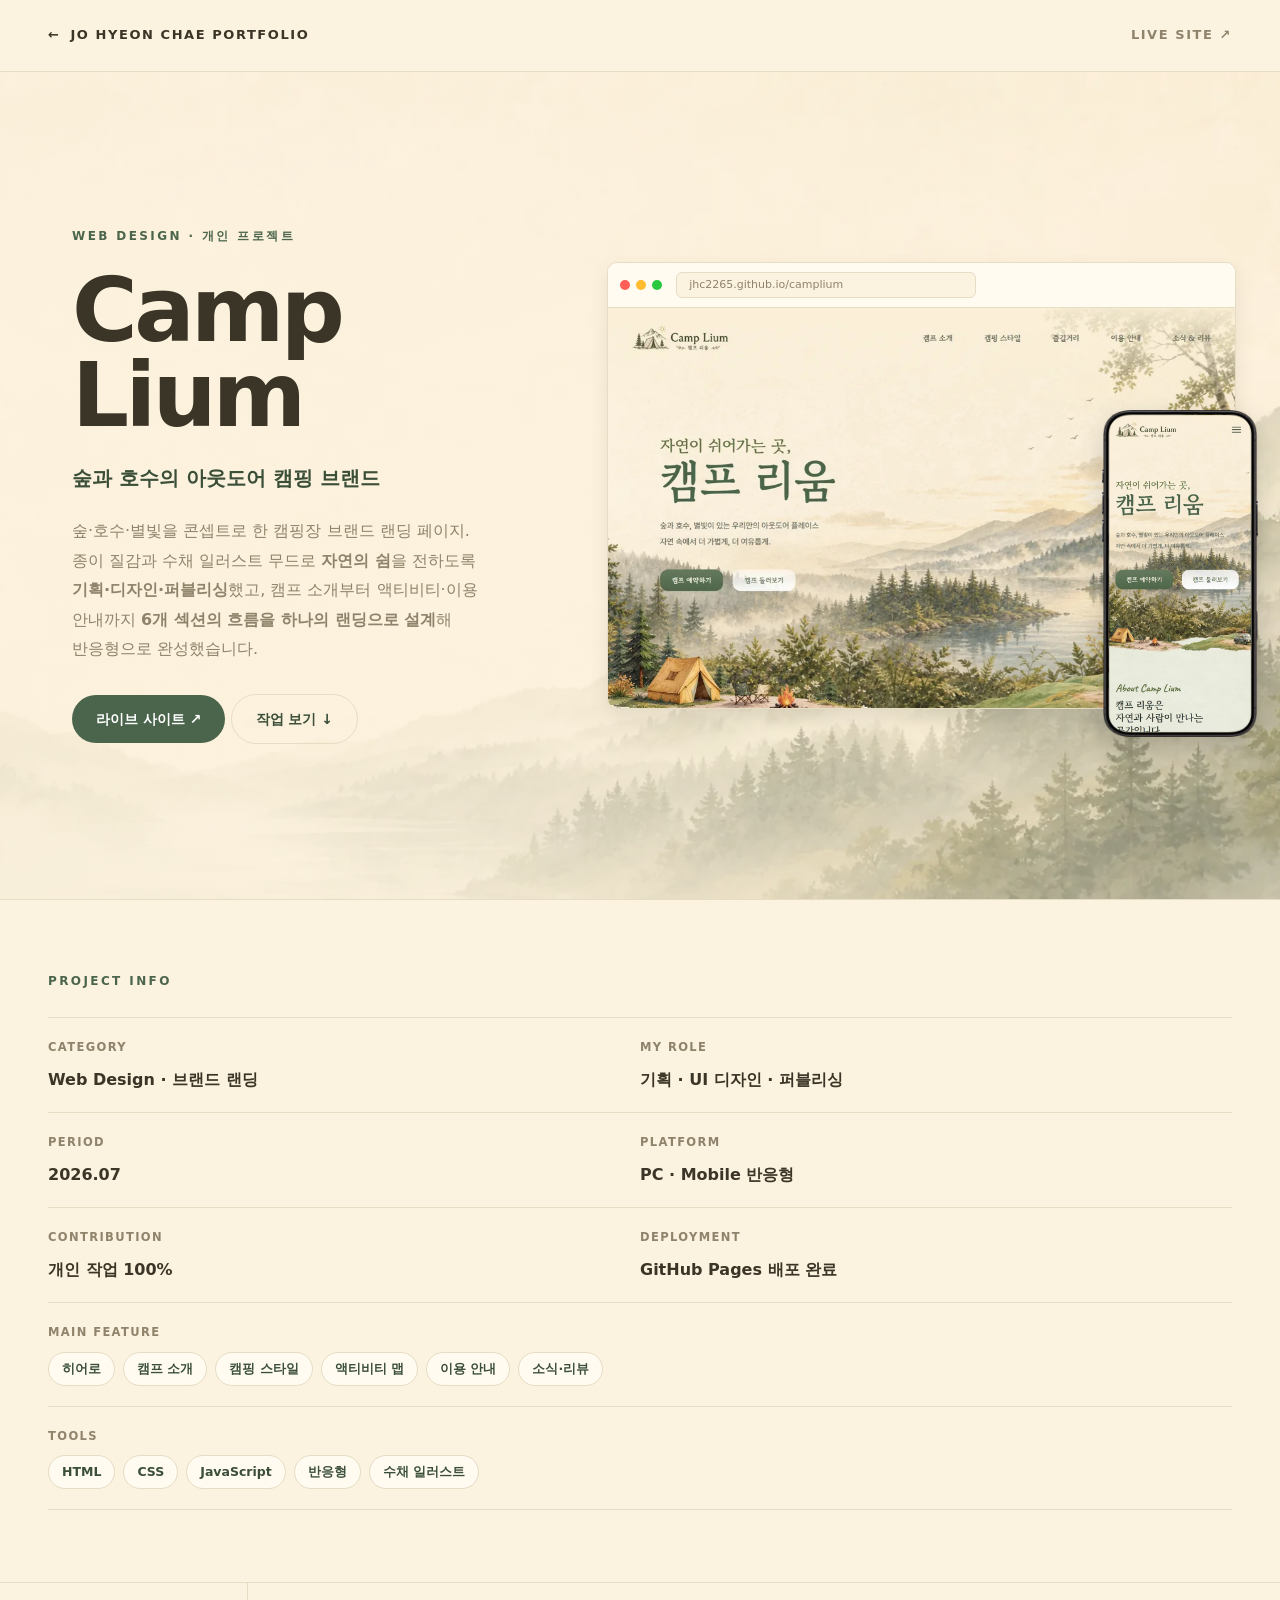
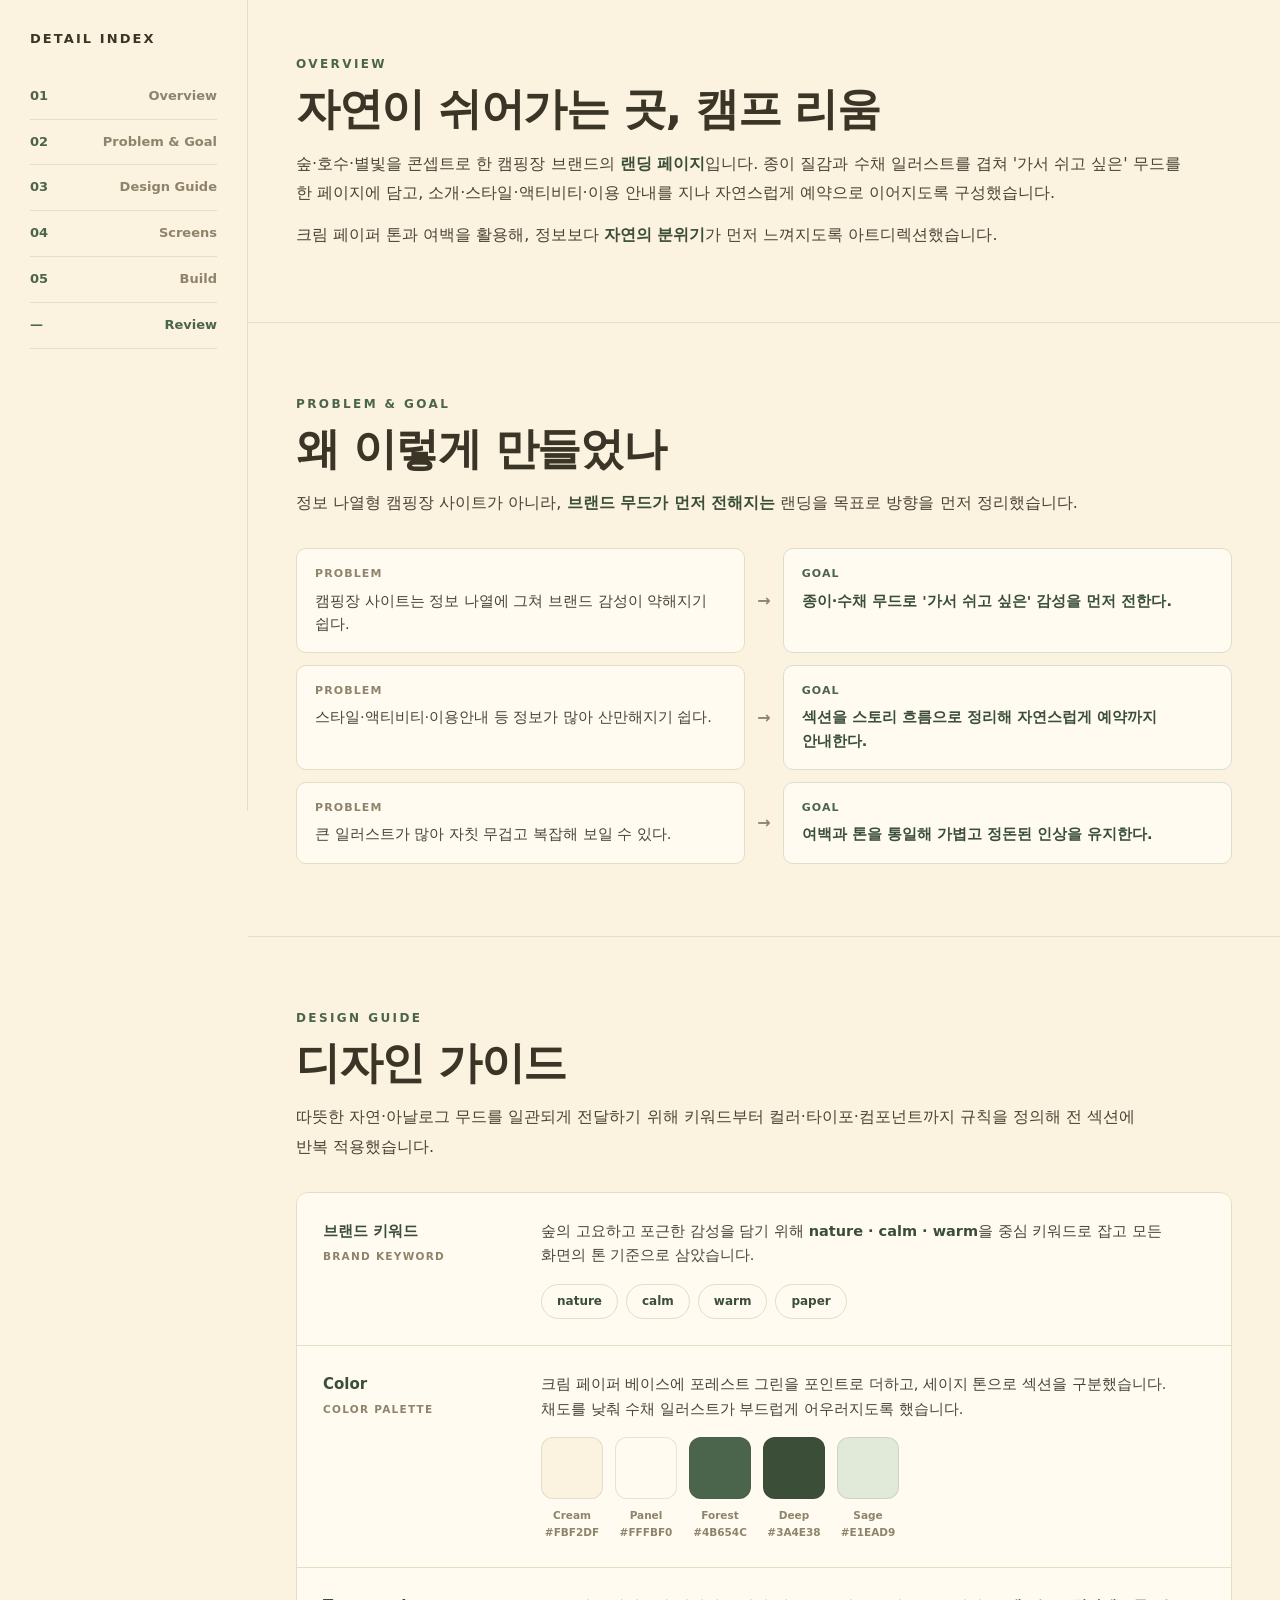
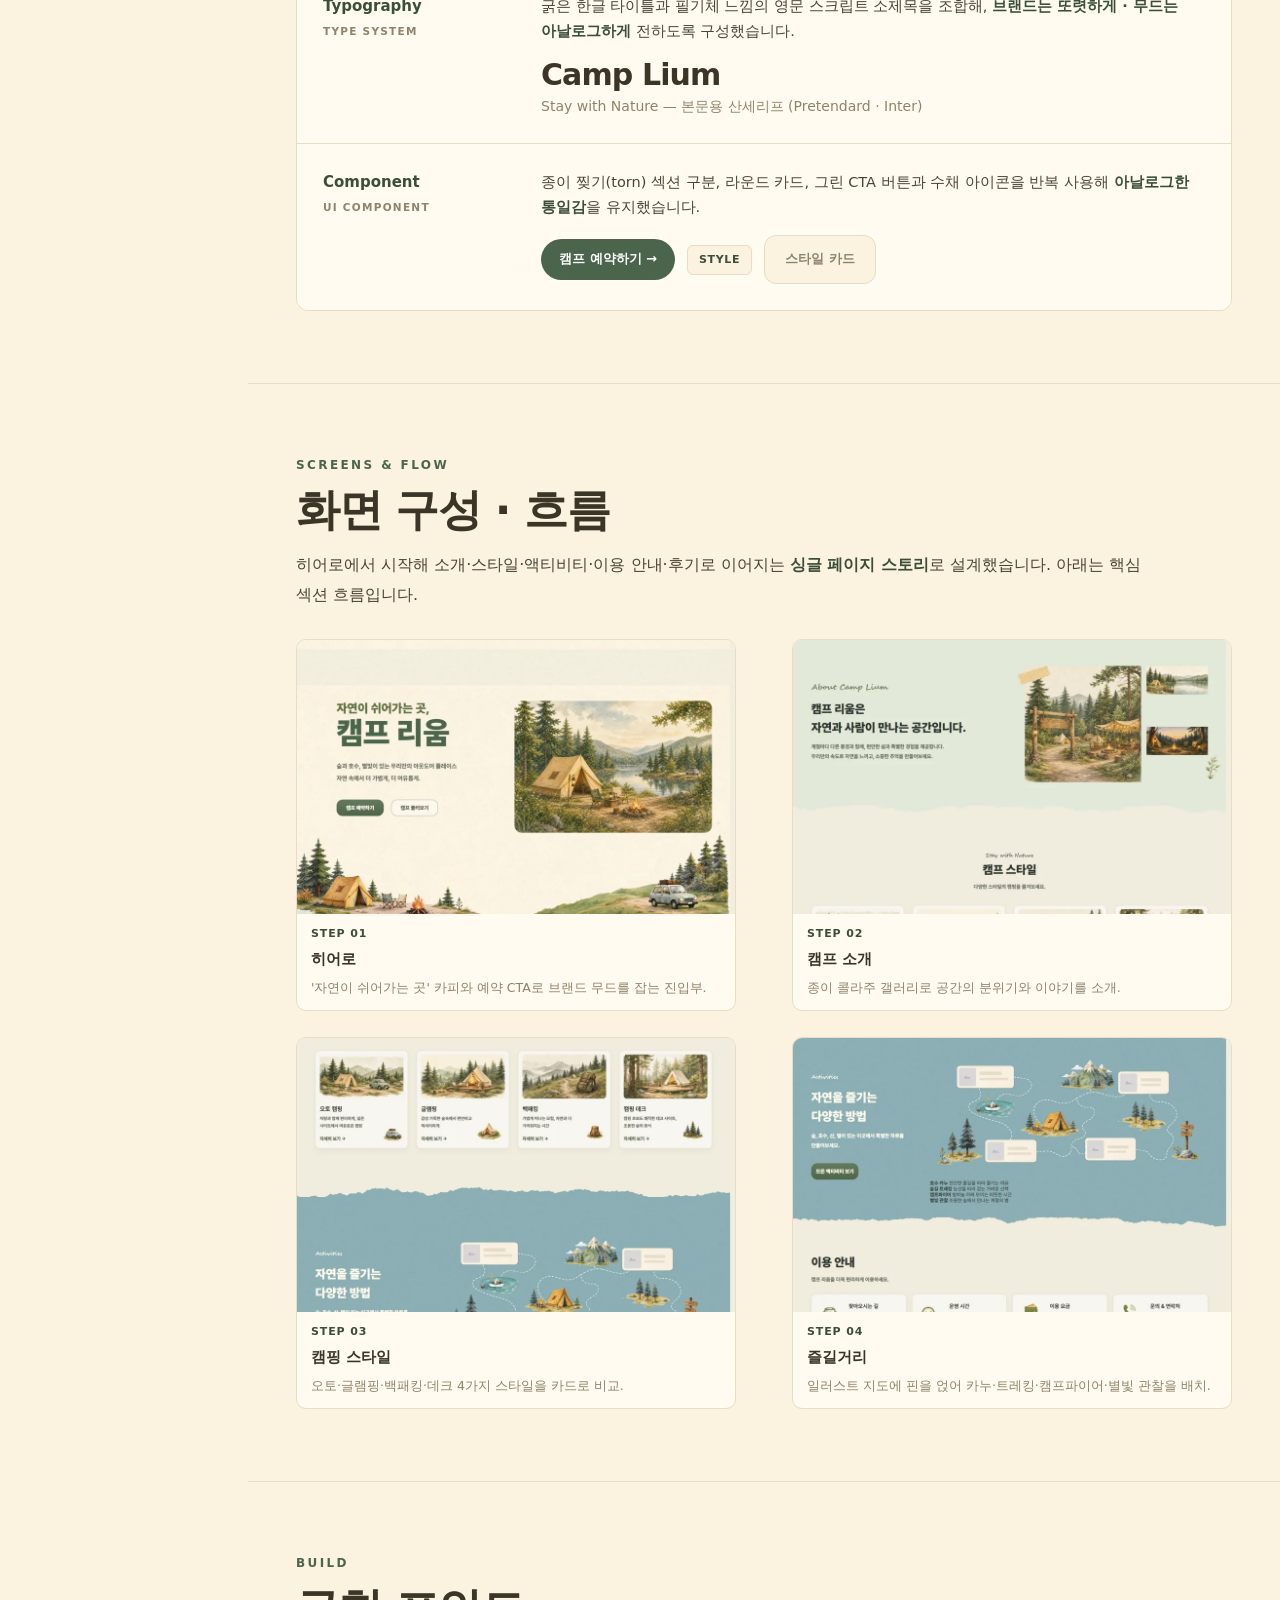
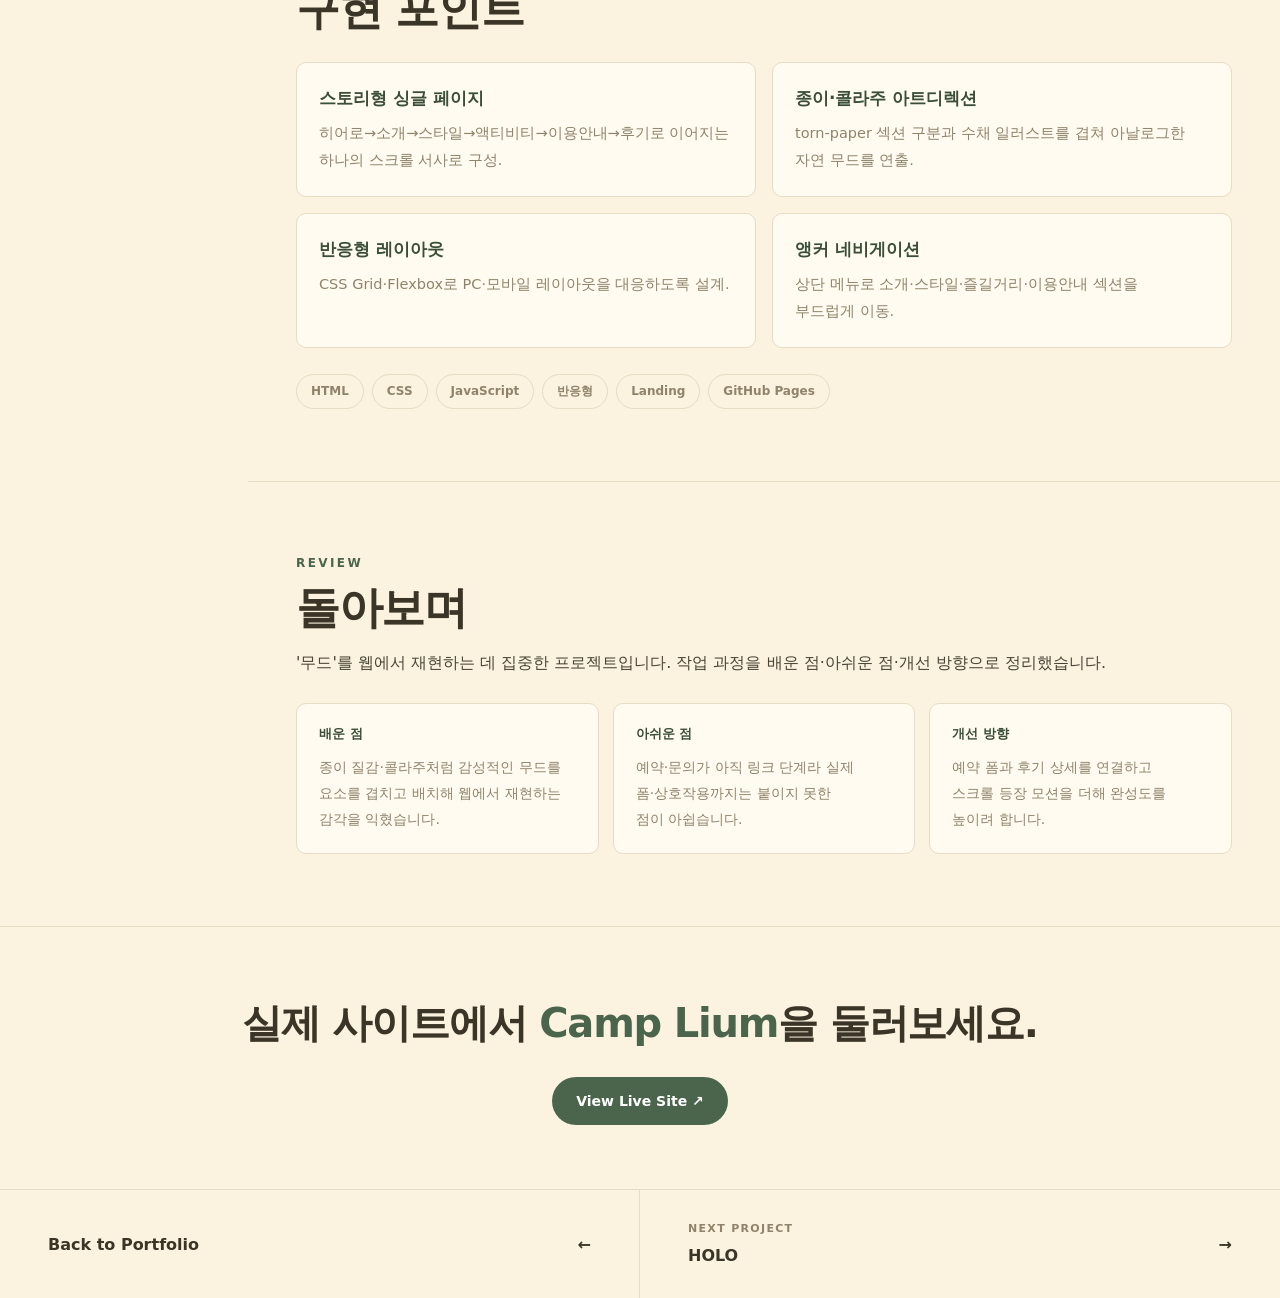
==== commit 7082d182: "?tune 조판 조절 패널 제거 상세 페이지 8종에서 튜너 스크립트를 삭제 (페이지당 -4.5KB). --body-lh / --body-size / --body-measure 변수" ====
--- a/project-camplium.html
+++ b/project-camplium.html
@@ -10,9 +10,10 @@
       --panel: #fffbf0; --accent: #4b654c; --accent-2: #3a4e38;
       font-family: Inter, "Pretendard", "Apple SD Gothic Neo", "Noto Sans KR", system-ui, sans-serif;
 
-      /* Body typography — the ?tune panel writes these three at runtime.
-         Every body-copy rule reads them, so a change here is the only edit
-         needed; nothing else hard-codes a size, leading or measure. */
+      /* Body typography. Every body-copy rule reads these three, so changing
+         one here is the only edit needed — nothing else hard-codes a size,
+         leading or measure. 1.85 rather than the usual 1.6 because Hangul has
+         no ascenders or descenders and reads denser at the same value. */
       --body-lh: 1.85;
       --body-size: 16px;
       --body-measure: 900px;
@@ -472,106 +473,5 @@
     });
   })();
   </script>
-  <!-- Typography tuner — only runs when the URL carries ?tune, so visitors
-       never load it. Writes --body-lh / --body-size / --body-measure live and
-       hands back the :root block to paste into the stylesheet. -->
-  <script>
-  (function () {
-    if (!/(^|[?&])tune\b/.test(location.search)) return;
-
-    var FIELDS = [
-      { key: '--body-lh',      label: '본문 행간', min: 1.4,  max: 2.1, step: 0.01, unit: '' },
-      { key: '--body-size',    label: '본문 크기', min: 14,   max: 20,  step: 0.5,  unit: 'px' },
-      { key: '--body-measure', label: '본문 폭',   min: 520,  max: 900, step: 10,   unit: 'px' }
-    ];
-    var STORE = 'tune:' + location.pathname;
-    var root = document.documentElement;
-    var saved = {};
-    try { saved = JSON.parse(localStorage.getItem(STORE) || '{}'); } catch (e) {}
-
-    // Defaults come from the stylesheet, so the panel always starts at the
-    // page's real values rather than a duplicated guess.
-    var css = getComputedStyle(root);
-    FIELDS.forEach(function (f) {
-      f.initial = parseFloat(css.getPropertyValue(f.key));
-      f.value = saved[f.key] != null ? saved[f.key] : f.initial;
-    });
-
-    var box = document.createElement('div');
-    box.dir = 'ltr';
-    box.style.cssText = [
-      'position:fixed', 'right:18px', 'bottom:18px', 'z-index:99999',
-      'width:260px', 'padding:16px 18px 14px', 'border-radius:12px',
-      'background:rgba(20,22,28,0.94)', 'color:#fff',
-      'font:500 12px/1.5 ui-sans-serif,system-ui,sans-serif',
-      'box-shadow:0 12px 34px rgba(0,0,0,0.34)', 'backdrop-filter:blur(8px)'
-    ].join(';');
-
-    var html = '<div style="display:flex;justify-content:space-between;align-items:center;margin-bottom:12px">' +
-               '<b style="font-size:12px;letter-spacing:0.08em">TYPOGRAPHY</b>' +
-               '<button data-act="close" style="all:unset;cursor:pointer;opacity:0.55;padding:2px 4px">✕</button></div>';
-    FIELDS.forEach(function (f, i) {
-      html += '<label style="display:block;margin-bottom:11px">' +
-              '<span style="display:flex;justify-content:space-between;margin-bottom:4px">' +
-              '<span style="opacity:0.7">' + f.label + '</span>' +
-              '<output data-out="' + i + '" style="font-variant-numeric:tabular-nums"></output></span>' +
-              '<input type="range" data-idx="' + i + '" min="' + f.min + '" max="' + f.max +
-              '" step="' + f.step + '" value="' + f.value + '" style="width:100%;accent-color:#7aa7ff"></label>';
-    });
-    html += '<div style="display:flex;gap:6px;margin-top:4px">' +
-            '<button data-act="copy" style="flex:1;all:unset;cursor:pointer;text-align:center;padding:7px 0;border-radius:7px;background:#3b6df0">CSS 복사</button>' +
-            '<button data-act="reset" style="all:unset;cursor:pointer;padding:7px 12px;border-radius:7px;background:rgba(255,255,255,0.14)">되돌리기</button></div>' +
-            '<div data-note style="margin-top:8px;min-height:14px;opacity:0.6;font-size:11px"></div>';
-    box.innerHTML = html;
-    document.body.appendChild(box);
-
-    var note = box.querySelector('[data-note]');
-    function apply(persist) {
-      FIELDS.forEach(function (f, i) {
-        root.style.setProperty(f.key, f.value + f.unit);
-        box.querySelector('[data-out="' + i + '"]').textContent = f.value + f.unit;
-      });
-      if (persist) {
-        var o = {};
-        FIELDS.forEach(function (f) { o[f.key] = f.value; });
-        try { localStorage.setItem(STORE, JSON.stringify(o)); } catch (e) {}
-      }
-    }
-    apply(false);
-
-    box.addEventListener('input', function (e) {
-      var i = e.target.getAttribute('data-idx');
-      if (i === null) return;
-      FIELDS[i].value = parseFloat(e.target.value);
-      apply(true);
-      note.textContent = '';
-    });
-
-    box.addEventListener('click', function (e) {
-      var act = e.target.getAttribute('data-act');
-      if (act === 'close') { box.remove(); return; }
-      if (act === 'reset') {
-        FIELDS.forEach(function (f, i) {
-          f.value = f.initial;
-          box.querySelector('[data-idx="' + i + '"]').value = f.initial;
-        });
-        try { localStorage.removeItem(STORE); } catch (err) {}
-        apply(false);
-        note.textContent = '스타일시트 값으로 되돌렸습니다';
-        return;
-      }
-      if (act === 'copy') {
-        var text = FIELDS.map(function (f) {
-          return '  ' + f.key + ': ' + f.value + f.unit + ';';
-        }).join('\n');
-        navigator.clipboard.writeText(text).then(function () {
-          note.textContent = '복사됨 — :root에 붙여넣으세요';
-        }, function () {
-          note.textContent = text;
-        });
-      }
-    });
-  })();
-  </script>
 </body>
 </html>
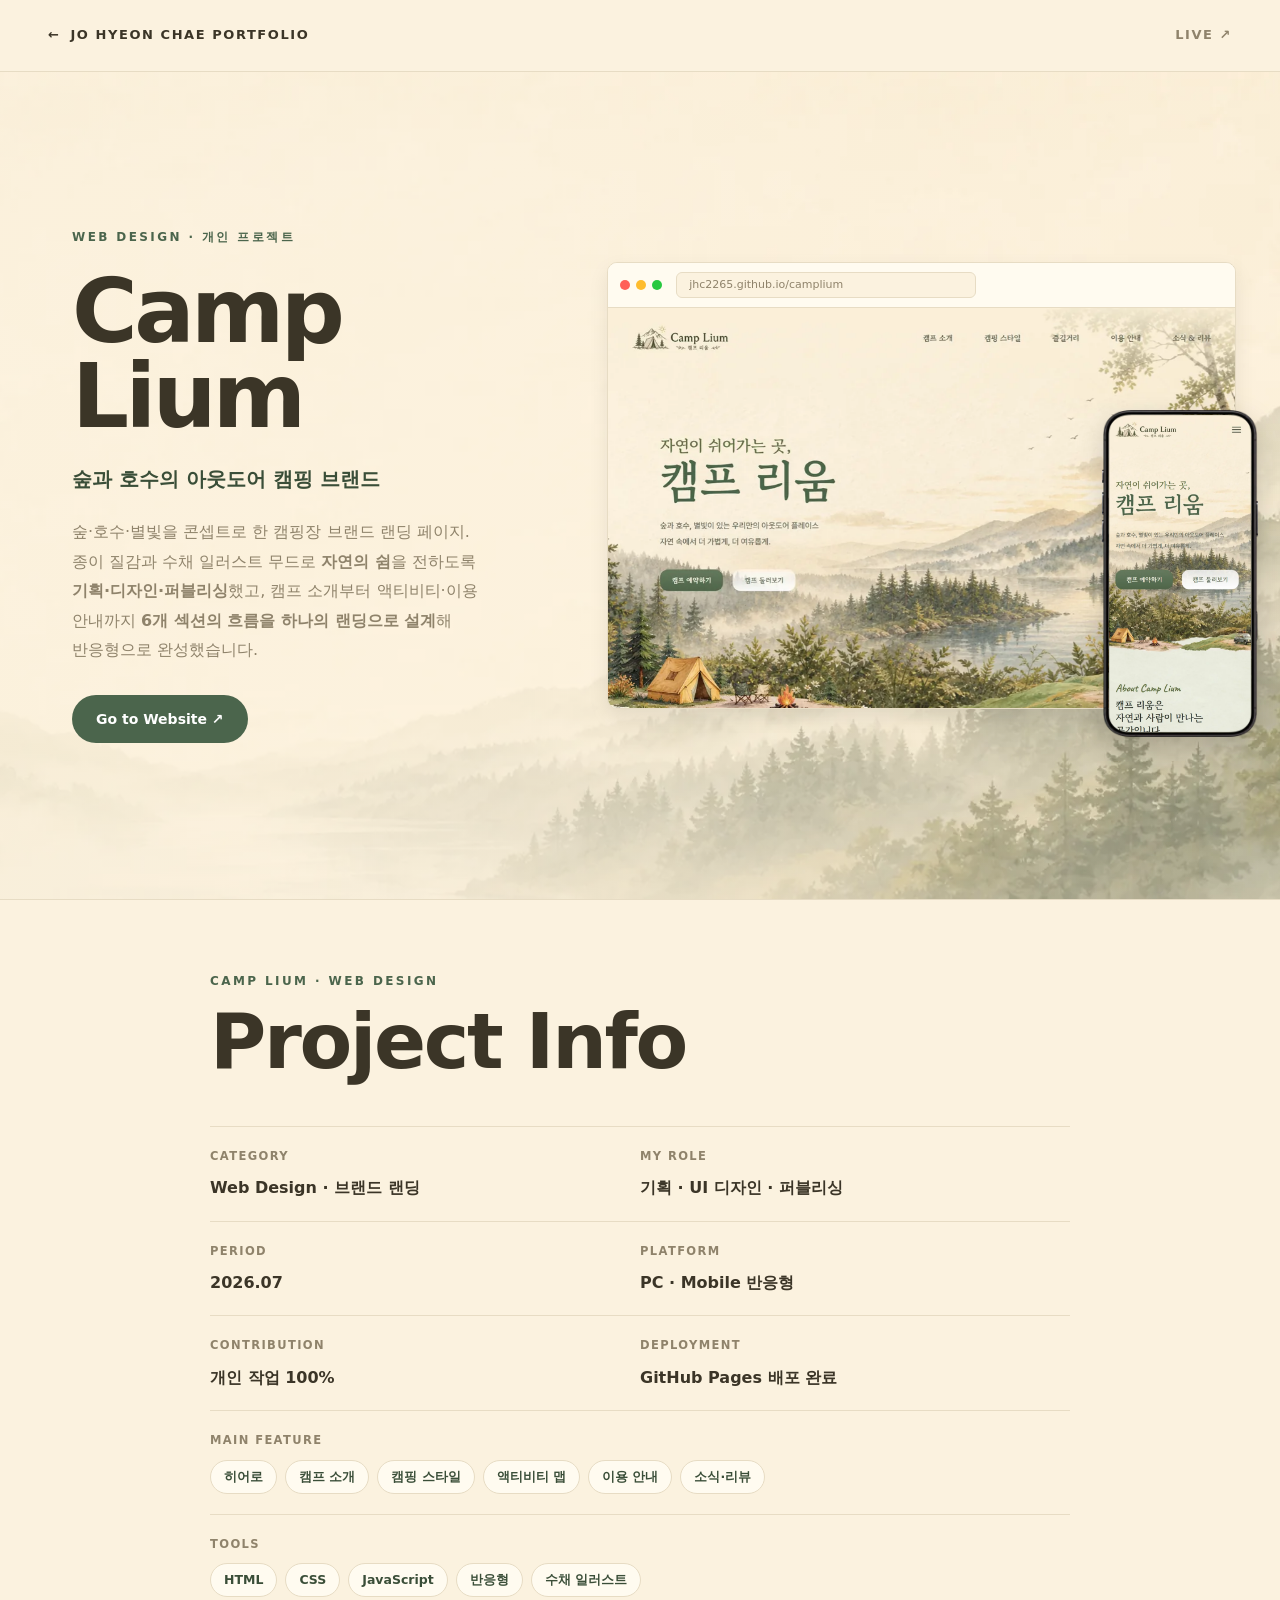
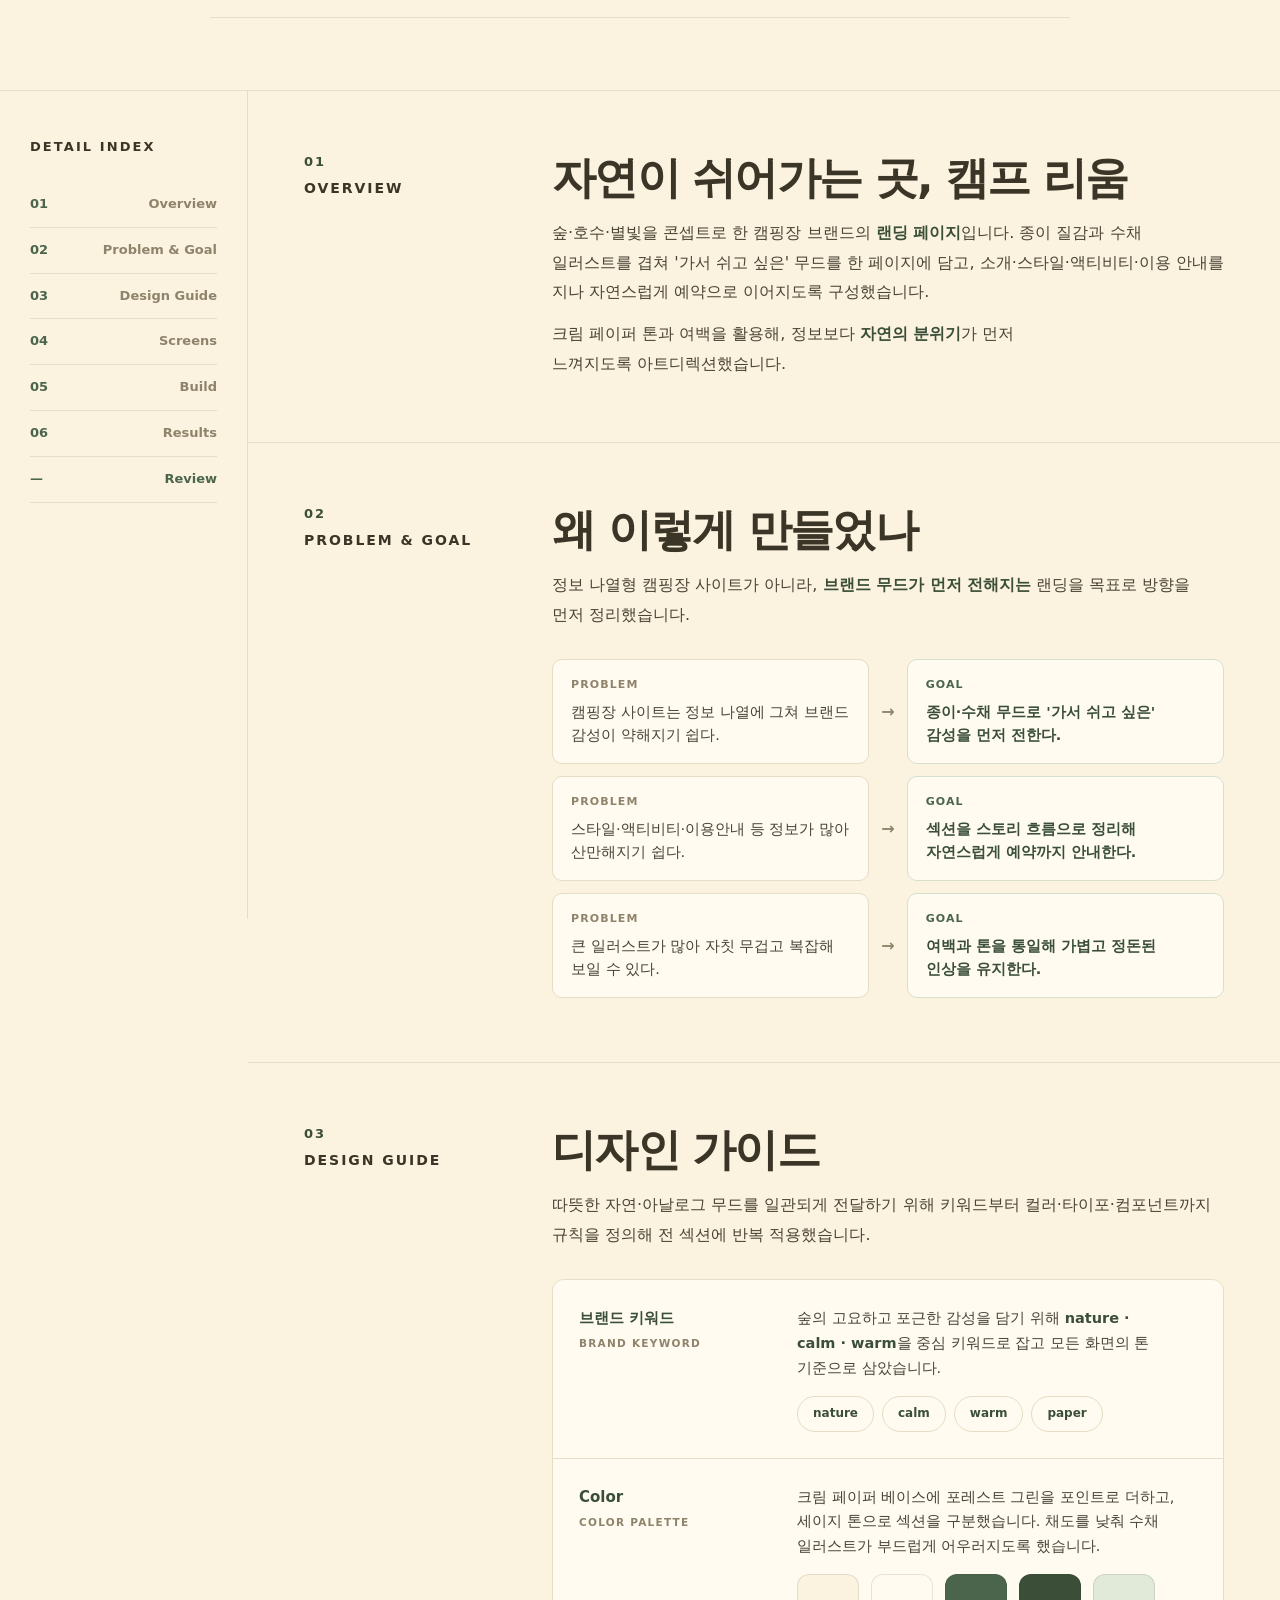
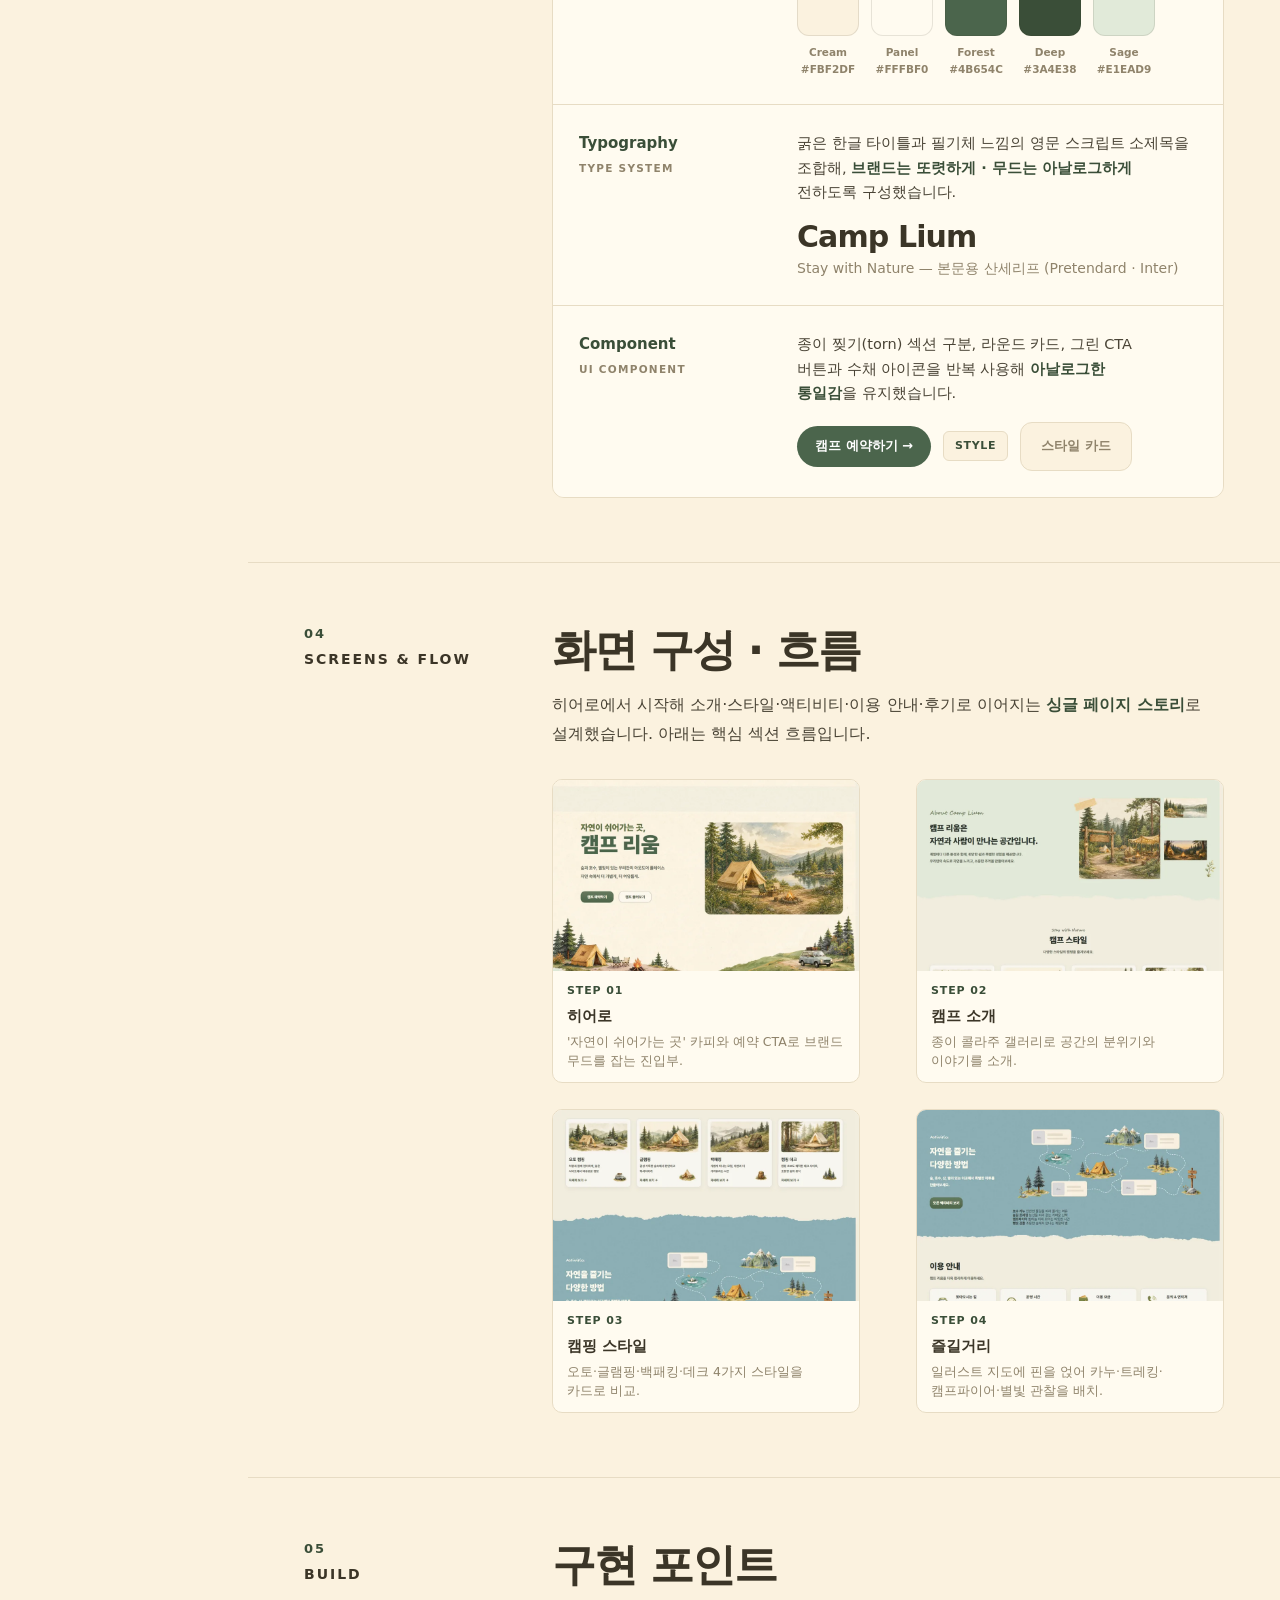
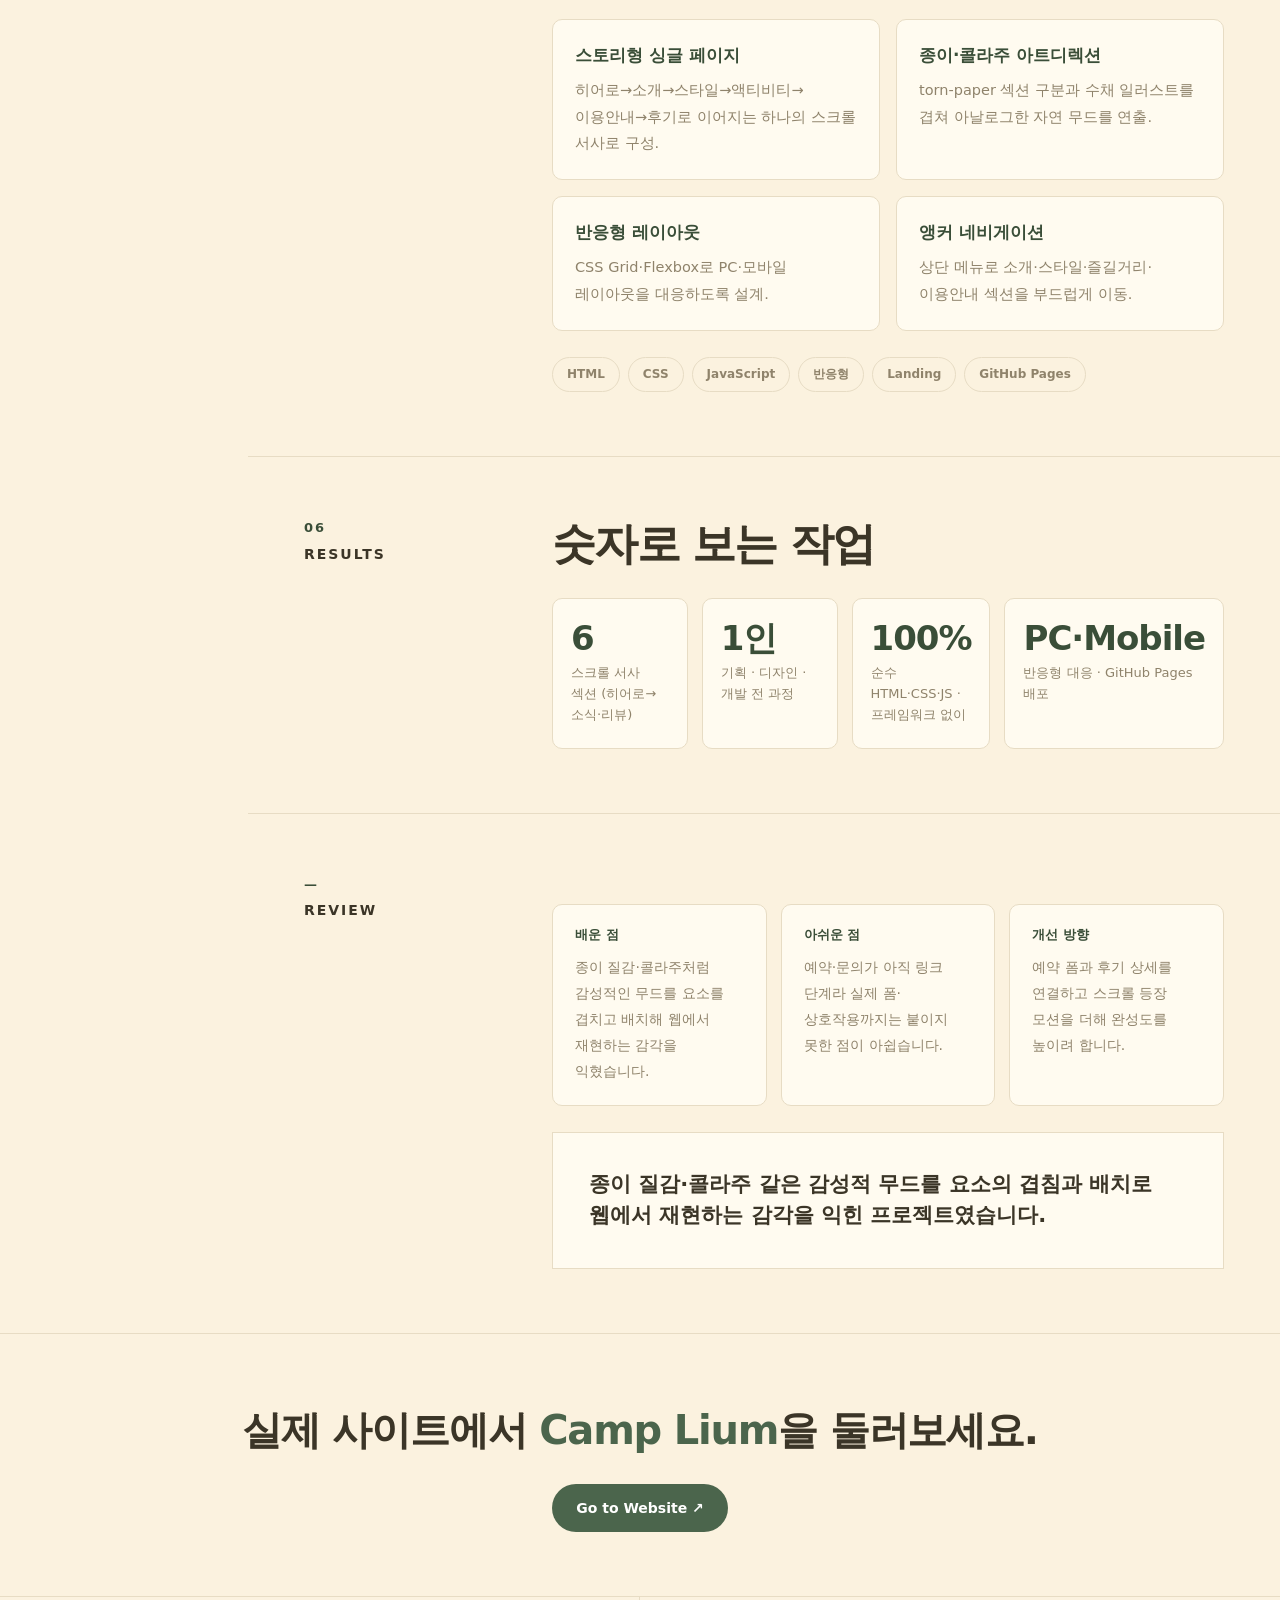
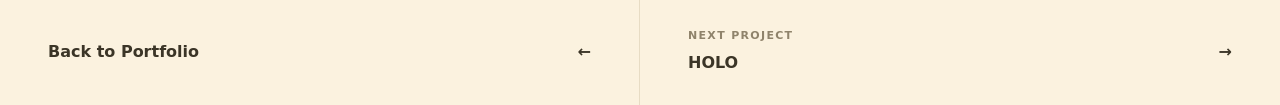
==== commit 1c1a317c: "포트폴리오 업데이트: assets 구조 정리 + Making Lab 추가 - Work에 Making Lab(LAB) 카테고리 추가 — 직접 만든 도구·프로그램, 클릭 시 정보 모달" ====
--- a/project-camplium.html
+++ b/project-camplium.html
@@ -4,6 +4,7 @@
   <meta charset="UTF-8" />
   <meta name="viewport" content="width=device-width, initial-scale=1.0" />
   <title>Camp Lium — Web Design | JO HYEON CHAE</title>
+  <link rel="stylesheet" href="assets/css/grid.css">
   <style>
     :root {
       --bg: #fbf2df; --ink: #3b3527; --muted: #8f836b; --line: #e7dcc4;
@@ -18,22 +19,26 @@
       --body-size: 16px;
       --body-measure: 900px;
     }
-    * { box-sizing: border-box; }
-    html { scroll-behavior: smooth; }
+
     body { margin: 0; background: var(--bg); color: var(--ink); line-height: 1.6; }
-    a { color: inherit; text-decoration: none; }
-    img { display: block; max-width: 100%; }
+
     /* The page fills the viewport so backgrounds, rules and the nav reach both
        edges. Each top-level section adds --gutter to its own inline padding,
        which keeps the content itself on a centred 1440px grid. Below 1440px the
        gutter is 0, so narrow screens behave exactly as before. */
-    .page { --gutter: max(0px, (100% - 1440px) / 2); width: 100%; background: var(--bg); }
+
     .nav { position: sticky; top: 0; z-index: 10; height: 72px; padding: 0 calc(48px + var(--gutter)); display: flex; justify-content: space-between; align-items: center; border-bottom: 1px solid var(--line); background: rgba(251,242,223,0.9); backdrop-filter: blur(12px); letter-spacing: 0.12em; font-size: 13px; font-weight: 700; }
-    .nav .back { display: flex; align-items: center; gap: 10px; } .nav .back:hover { color: var(--accent); }
+
+    .nav .back:hover { color: var(--accent); }
+
     .nav-links { color: var(--muted); }
+
     .btn { display: inline-flex; align-items: center; gap: 8px; padding: 13px 24px; border-radius: 999px; font-size: 14px; font-weight: 800; transition: transform 0.15s ease; }
-    .btn.solid { background: var(--accent); color: #fff; } .btn.solid:hover { transform: translateY(-2px); }
-    .btn.ghost { background: transparent; color: var(--accent-2); border: 1px solid var(--line); } .btn.ghost:hover { transform: translateY(-2px); border-color: var(--accent); }
+
+    .btn.solid { background: var(--accent); color: #fff; }
+
+    .btn.solid:hover { transform: translateY(-2px); }
+
     .hero {
       padding-inline: var(--gutter); display: grid; grid-template-columns: 0.88fr 1.12fr; min-height: calc(100vh - 72px); border-bottom: 1px solid var(--line);
       /* The watercolour is already pale (234+ where the copy sits, 152 at its
@@ -41,168 +46,152 @@
          on clean cream while the ridge line and pines carry the right-hand side. */
       background:
         linear-gradient(90deg, rgba(251,242,223,0.58) 0%, rgba(251,242,223,0.48) 44%, rgba(251,242,223,0.20) 74%, rgba(251,242,223,0.10) 100%),
-        url("web/camplium/hero-bg.webp") center / cover no-repeat;
-    }
+        url("assets/projects/camplium/hero-bg.webp") center / cover no-repeat;
+    }
+
     .hero-text { padding: 64px 72px; display: flex; flex-direction: column; justify-content: center; gap: 18px; }
+
     .eyebrow { margin: 0; font-size: 12px; font-weight: 800; letter-spacing: 0.2em; text-transform: uppercase; color: var(--accent); }
+
     .title { margin: 4px 0 0; font-size: clamp(52px, 7vw, 104px); line-height: 0.95; letter-spacing: -0.04em; font-weight: 900; }
+
     .subtitle { margin: 6px 0 0; font-size: 20px; font-weight: 700; color: var(--accent-2); }
+
     .desc { margin: 4px 0 0; max-width: 520px; color: var(--muted); font-size: 16px; word-break: keep-all; }
+
     .hero-cta { margin-top: 12px; }
-    .section { padding: 72px 48px; border-bottom: 1px solid var(--line); }
+
     /* direct children only: .section also appears nested inside .detail-layout,
        which supplies the gutter itself */
-    .page > :where(.section) { padding-inline: calc(48px + var(--gutter)); }
+
     .kicker { margin: 0 0 12px; font-size: 12px; font-weight: 800; letter-spacing: 0.2em; text-transform: uppercase; color: var(--accent); }
+
     .section h2 { margin: 0 0 16px; font-size: clamp(26px, 4vw, 44px); line-height: 1.06; letter-spacing: -0.03em; font-weight: 900; }
+
     .section p.lead { max-width: 760px; margin: 0; color: #4a4436; font-size: 16px; word-break: keep-all; }
-    .section p.lead + p.lead { margin-top: 12px; } .section b { color: var(--accent-2); }
+
+    .section b { color: var(--accent-2); }
+
     .build { display: grid; grid-template-columns: repeat(2, 1fr); gap: 16px; margin-top: 30px; }
+
     .build-card { border: 1px solid var(--line); background: var(--panel); padding: 22px; border-radius: 10px; }
-    .build-card h3 { margin: 0 0 8px; font-size: 17px; color: var(--accent-2); } .build-card p { margin: 0; color: var(--muted); font-size: 14.5px; word-break: keep-all; }
-    .chips { display: flex; flex-wrap: wrap; gap: 8px; margin-top: 26px; }
+
+    .build-card h3 { margin: 0 0 8px; font-size: 17px; color: var(--accent-2); }
+
+    .build-card p { margin: 0; color: var(--muted); font-size: 14.5px; word-break: keep-all; }
+
     .chips span { border: 1px solid var(--line); color: var(--muted); font-size: 12px; font-weight: 700; padding: 7px 14px; border-radius: 999px; }
-    .cta-band { padding: 64px calc(48px + var(--gutter)); text-align: center; border-bottom: 1px solid var(--line); }
-    .cta-band h2 { margin: 0 0 22px; font-size: clamp(24px, 4vw, 40px); font-weight: 900; letter-spacing: -0.03em; } .cta-band h2 span { color: var(--accent); }
-    .bottom-nav { display: grid; grid-template-columns: 1fr 1fr; padding-inline: var(--gutter); }
-    .bottom-nav a { padding: 30px 48px; border-right: 1px solid var(--line); font-size: 16px; font-weight: 800; display: flex; justify-content: space-between; align-items: center; } .bottom-nav a:last-child { border-right: 0; } .bottom-nav a:hover { color: var(--accent); }
-    .bottom-nav .next-label { display: flex; flex-direction: column; gap: 5px; }
-    .bottom-nav .next-label em { font-style: normal; font-size: 11px; font-weight: 800; letter-spacing: 0.12em; text-transform: uppercase; color: var(--muted); }
-    .bottom-nav .next-label strong { font-weight: 800; }
+
+    .cta-band h2 { margin: 0 0 22px; font-size: clamp(24px, 4vw, 40px); font-weight: 900; letter-spacing: -0.03em; }
+
+    .cta-band h2 span { color: var(--accent); }
+
+    .bottom-nav a:hover { color: var(--accent); }
+
     /* Stacked hero crops hard horizontally; anchor right to keep the ridge and
        pines in frame, and wash top-down so the copy stays clear */
+
     @media (max-width: 900px) {
       .hero {
         background:
           linear-gradient(180deg, rgba(251,242,223,0.86) 0%, rgba(251,242,223,0.80) 46%, rgba(251,242,223,0.24) 78%, rgba(251,242,223,0.08) 100%),
-          url("web/camplium/hero-bg.webp") right center / cover no-repeat;
+          url("assets/projects/camplium/hero-bg.webp") right center / cover no-repeat;
       }
     }
+
     @media (max-width: 900px) { .nav { padding: 0 20px; } .hero { grid-template-columns: 1fr; } .hero-text { border-right: 0; border-bottom: 1px solid var(--line); padding: 48px 24px; } .section, .cta-band { padding: 48px 24px; } .build, .bottom-nav { grid-template-columns: 1fr; } }
+
     /* Project Info meta */
-    .meta-row { display: grid; grid-template-columns: repeat(2, 1fr); border-top: 1px solid var(--line); margin-top: 26px; }
-    .meta-item { padding: 20px 0; border-bottom: 1px solid var(--line); }
-    .meta-item:nth-child(odd) { padding-right: 28px; }
-    .meta-label { display: block; margin-bottom: 10px; color: var(--muted); font-size: 11.5px; letter-spacing: 0.12em; text-transform: uppercase; font-weight: 700; }
-    .meta-value { font-size: 16px; font-weight: 700; line-height: 1.6; word-break: keep-all; }
-    .meta-tags { display: flex; flex-wrap: wrap; gap: 8px; }
+
     .meta-tags span { border: 1px solid var(--line); background: var(--panel); border-radius: 999px; padding: 6px 13px; font-size: 12.5px; font-weight: 700; color: var(--accent-2); }
-    @media (max-width: 900px) { .meta-row { grid-template-columns: 1fr; } .meta-item:nth-child(odd) { padding-right: 0; } }
 
     /* ==== Live device mockups (PC + phone, hover scroll) ==== */
+
     /* Transparent, not var(--bg): an opaque fill here cuts the photo off at the
        column edge and reads as a hard rectangle behind the mockup. */
+
     .hero-visual { display: flex; align-items: center; justify-content: center; padding: 48px 44px; overflow: visible; background: transparent; }
-    .hero-devices { position: relative; width: 100%; max-width: 640px; margin: 0 auto; }
-    .hero-browser { width: 100%; }
+
     .browser { border: 1px solid var(--line); border-radius: 10px; overflow: hidden; background: var(--panel); box-shadow: 0 8px 20px rgba(0,0,0,0.08); }
-    .browser-bar { display: flex; align-items: center; gap: 6px; padding: 9px 12px; background: var(--panel); border-bottom: 1px solid var(--line); }
-    .browser-bar .dot { width: 10px; height: 10px; border-radius: 50%; flex: none; }
-    .browser-bar .r { background: #ff5f57; } .browser-bar .y { background: #febc2e; } .browser-bar .g { background: #28c840; }
-    .browser-bar .url { margin-left: 8px; font-size: 11px; color: var(--muted); background: var(--bg); border: 1px solid var(--line); border-radius: 6px; padding: 3px 12px; flex: 1; max-width: 300px; white-space: nowrap; overflow: hidden; text-overflow: ellipsis; }
-    .hero-visual .browser-shot { overflow: hidden; }
-    .hero-visual .browser-shot img { width: 100%; height: auto; display: block; object-fit: fill; }
-    .browser-shot.autoscroll { --shot-h: 400px; height: var(--shot-h); overflow: hidden; }
-    .browser-shot.autoscroll img { transform: translateY(0); transition: transform 5.5s ease-in-out; will-change: transform; }
-    .phone { flex: none; position: relative; width: 220px; aspect-ratio: 685 / 1433; }
+
     .hero-visual .phone::before { content: ""; position: absolute; top: 1.54%; left: 4.53%; width: 90.95%; height: 97%; border-radius: 11% / 5%; background: #1b1c26; z-index: 0; }
+
     .hero-visual .phone img { position: absolute; top: 1.54%; left: 4.53%; width: 90.95%; height: 97%; object-fit: cover; object-position: top; border-radius: 11% / 5%; z-index: 1; display: block; background: #efe6d0; }
-    .phone::after { content: ""; position: absolute; inset: 0; background: url("mockup/iphone17-frame.webp") center / 100% 100% no-repeat; z-index: 2; pointer-events: none; }
+
     .hero-phone { position: absolute; right: -22px; bottom: -28px; width: 156px; z-index: 3; filter: drop-shadow(0 10px 14px rgba(0,0,0,0.16)); }
-    .phone.autoscroll img { transition: object-position 5.5s ease-in-out; will-change: object-position; }
-    .browser-shot.autoscroll:hover img { transform: translateY(calc(-100% + var(--shot-h))); }
-    .phone.autoscroll:hover img { object-position: bottom; }
+
     /* focus one device on hover: hovered grows & comes forward, the other tucks behind */
-    .hero-browser { position: relative; }
-    .hero-browser, .hero-phone { transition: transform 0.35s ease; }
-    .hero-devices:has(.hero-browser:hover) .hero-browser { transform: scale(1.02); z-index: 4; }
-    .hero-devices:has(.hero-phone:hover) .hero-phone { transform: scale(1.05); }
-    @media (prefers-reduced-motion: reduce) {
-      .hero-browser, .hero-phone { transition: none; }
-      .hero-devices:has(.hero-browser:hover) .hero-browser,
-      .hero-devices:has(.hero-phone:hover) .hero-phone { transform: none; }
-    }
-    @media (prefers-reduced-motion: reduce) {
-      .browser-shot.autoscroll img, .phone.autoscroll img { transition: none; }
-      .browser-shot.autoscroll:hover img { transform: translateY(0); }
-      .phone.autoscroll:hover img { object-position: top; }
-    }
-    @media (max-width: 900px) {
-      .hero-visual { padding: 40px 24px 48px; }
-      .hero-devices { max-width: 440px; }
-      .hero-phone { right: -6px; bottom: -14px; width: 118px; }
-      .browser-shot.autoscroll { --shot-h: 320px; }
-    }
 
     /* Flow storyboard (2x2) */
+
     .flow-board { display: grid; grid-template-columns: 1fr 1fr; gap: 26px 56px; margin-top: 30px; }
+
     .flow-step { position: relative; }
+
     .flow-step figure { margin: 0; border: 1px solid var(--line); border-radius: 10px; overflow: hidden; background: var(--panel); }
+
     .flow-step img { width: 100%; aspect-ratio: 16 / 10; object-fit: cover; object-position: top; display: block; transition: object-position 7s ease-in-out; will-change: object-position; }
+
     .flow-step:hover img { object-position: bottom; }
+
     @media (prefers-reduced-motion: reduce) { .flow-step img { transition: none; } .flow-step:hover img { object-position: top; } }
+
     .flow-step figcaption { padding: 11px 14px; }
+
     .flow-step .n { display: block; font-size: 11px; font-weight: 800; letter-spacing: 0.08em; color: var(--accent-2); margin-bottom: 3px; }
+
     .flow-step .nm { font-size: 15px; font-weight: 700; }
+
     .flow-step .ds { display: block; margin-top: 5px; font-size: 12.5px; color: var(--muted); word-break: keep-all; line-height: 1.5; font-weight: 400; }
+
     @media (max-width: 640px) { .flow-board { grid-template-columns: 1fr; max-width: 400px; } }
 
     /* Problem / Goal */
-    .pg { display: grid; gap: 12px; margin-top: 30px; max-width: 940px; }
-    .pg-row { display: grid; grid-template-columns: 1fr auto 1fr; gap: 12px; align-items: stretch; }
+
     .pg-cell { border: 1px solid var(--line); background: var(--panel); border-radius: 10px; padding: 16px 18px; font-size: 14.5px; color: #4a4436; word-break: keep-all; }
+
     .pg-cell.g { color: var(--accent-2); font-weight: 700; border-color: #d6e0cd; }
-    .pg-tag { display: block; font-size: 11px; font-weight: 800; letter-spacing: 0.1em; text-transform: uppercase; margin-bottom: 7px; }
-    .pg-cell.p .pg-tag { color: var(--muted); } .pg-cell.g .pg-tag { color: var(--accent); }
-    .pg-arrow { display: flex; align-items: center; justify-content: center; color: var(--muted); font-weight: 800; }
-    @media (max-width: 640px) { .pg-row { grid-template-columns: 1fr; } .pg-arrow { display: none; } }
+
+    .pg-cell.g .pg-tag { color: var(--accent); }
 
     /* Design Guide */
-    .guide { margin-top: 30px; border: 1px solid var(--line); border-radius: 12px; overflow: hidden; }
+
     .guide-row { display: grid; grid-template-columns: 190px 1fr; gap: 28px; padding: 26px; background: var(--panel); border-top: 1px solid var(--line); }
-    .guide-row:first-child { border-top: 0; }
+
     .g-label { font-size: 15px; font-weight: 800; color: var(--accent-2); }
-    .g-label small { display: block; margin-top: 5px; font-size: 10.5px; font-weight: 700; color: var(--muted); letter-spacing: 0.12em; text-transform: uppercase; }
+
     .g-body p { margin: 0; font-size: 14.5px; color: #4a4436; word-break: keep-all; line-height: 1.7; }
-    .g-body .dd-kw, .g-body .swatches, .g-body .type-demo, .g-body .comp-demo { margin-top: 16px; }
+
     .dd-kw { display: flex; flex-wrap: wrap; gap: 8px; }
+
     .dd-kw span { border: 1px solid var(--line); border-radius: 999px; padding: 7px 15px; font-size: 12px; font-weight: 700; color: var(--accent-2); background: var(--panel); }
-    .swatches { display: flex; flex-wrap: wrap; gap: 12px; }
-    .sw { text-align: center; } .sw i { display: block; width: 62px; height: 62px; border-radius: 12px; border: 1px solid rgba(59,53,39,0.12); }
+
+    .sw i { display: block; width: 62px; height: 62px; border-radius: 12px; border: 1px solid rgba(59,53,39,0.12); }
+
     .sw span { display: block; margin-top: 8px; font-size: 10.5px; color: var(--muted); font-weight: 700; }
-    .type-demo { display: flex; flex-direction: column; gap: 4px; }
+
     .type-demo .t-logo { font-size: 30px; font-weight: 900; letter-spacing: -0.03em; line-height: 1.05; }
-    .type-demo .t-body { font-size: 14px; color: var(--muted); }
-    .comp-demo { display: flex; align-items: center; flex-wrap: wrap; gap: 12px; }
+
     .demo-btn { display: inline-flex; align-items: center; gap: 6px; background: var(--accent); color: #fff; border-radius: 999px; padding: 10px 18px; font-size: 13px; font-weight: 800; }
+
     .demo-tag { border: 1px solid var(--line); background: var(--bg); color: var(--accent-2); border-radius: 6px; padding: 5px 11px; font-size: 11px; font-weight: 800; letter-spacing: 0.06em; }
+
     .demo-card { border: 1px solid var(--line); background: var(--bg); border-radius: 12px; padding: 13px 20px; font-size: 13px; font-weight: 700; color: var(--muted); }
-    @media (max-width: 720px) { .guide-row { grid-template-columns: 1fr; gap: 14px; padding: 22px 20px; } }
 
     /* Retrospective 3-split */
-    .retro-grid { display: grid; grid-template-columns: repeat(3, 1fr); gap: 14px; margin-top: 26px; }
-    .retro-card { border: 1px solid var(--line); background: var(--panel); border-radius: 10px; padding: 20px 22px; }
+
     .retro-card h3 { margin: 0 0 10px; font-size: 13px; font-weight: 800; color: var(--accent-2); }
-    .retro-card p { margin: 0; font-size: 14px; color: var(--muted); word-break: keep-all; line-height: 1.65; }
-    @media (max-width: 780px) { .retro-grid { grid-template-columns: 1fr; } }
 
     /* Detail Index (sticky side nav) */
-    .detail-layout { display: grid; grid-template-columns: 248px 1fr; border-bottom: 1px solid var(--line); padding-inline: var(--gutter); }
-    .side-index { position: sticky; top: 72px; align-self: start; height: calc(100vh - 72px); padding: 46px 30px; border-right: 1px solid var(--line); overflow-y: auto; }
+
     .side-index h2 { margin: 0 0 24px; font-size: 13px; letter-spacing: 0.16em; text-transform: uppercase; color: var(--ink); }
-    .side-index a { display: flex; justify-content: space-between; gap: 14px; padding: 12px 0; border-bottom: 1px solid var(--line); color: var(--muted); font-size: 13px; font-weight: 600; transition: color 0.15s ease; }
+
     .side-index a:hover { color: var(--accent-2); }
+
     .side-index a span { font-weight: 800; color: var(--accent); }
-    .side-index a em { font-style: normal; }
-    .content .section:last-child { border-bottom: 0; }
-    @media (max-width: 900px) {
-      .detail-layout { grid-template-columns: 1fr; }
-      .side-index { position: static; height: auto; border-right: 0; border-bottom: 1px solid var(--line); padding: 20px 24px; display: flex; flex-wrap: wrap; gap: 8px; align-items: center; overflow: visible; }
-      .side-index h2 { width: 100%; margin: 0 0 4px; }
-      .side-index a { border: 1px solid var(--line); border-radius: 999px; padding: 6px 13px; gap: 6px; font-size: 12px; }
-    }
 
     /* Scroll to top — 스크롤 중 언제든 맨 위로 */
+
     .to-top {
       position: fixed; right: 24px; bottom: 24px; z-index: 50;
       width: 46px; height: 46px; display: grid; place-items: center;
@@ -211,16 +200,6 @@
       box-shadow: 0 6px 18px rgba(0, 0, 0, 0.18);
       opacity: 0; visibility: hidden; transform: translateY(8px);
       transition: opacity 0.25s ease, transform 0.25s ease, visibility 0.25s;
-    }
-    .to-top svg { display: block; }
-    .to-top.show { opacity: 1; visibility: visible; transform: none; }
-    .to-top:hover { transform: translateY(-2px); }
-    @media (prefers-reduced-motion: reduce) {
-      .to-top { transition: opacity 0.25s ease, visibility 0.25s; }
-      .to-top:hover { transform: none; }
-    }
-    @media (max-width: 900px) {
-      .to-top { right: 16px; bottom: 16px; width: 42px; height: 42px; }
     }
 
     /* ── Korean typography pass ──
@@ -232,27 +211,35 @@
        evens out heading line lengths. Browsers without text-wrap ignore it and
        render exactly as before. Display headings keep their tight leading —
        Hangul has no descenders, so it does not collide. */
-    .desc, p.lead, .build-card p, .section-body p, .concept-card p,
-    .retro-card p, .chall p, .facts li, .flow-step .ds, .project-desc {
-      line-height: var(--body-lh);
-      text-wrap: pretty;
-    }
+
     /* Size applies to running body copy only — card text (14.5px) and captions
        keep their own smaller scale, which --body-size must not flatten. */
+
     .desc { font-size: var(--body-size); }
+
     /* matches .section p.lead's specificity (0-2-1) so these actually win */
-    .section p.lead { max-width: var(--body-measure); font-size: var(--body-size); }
-    .title, .project-title, .project-subtitle, .subtitle,
-    .section h2, .section-body h3, .info-title, .cta-band h2 {
-      text-wrap: balance;
-    }
+  
+    /* ── 팀 스타일 2단 케이스스터디 본문 섹션 ── */
+    .content .section { display: grid; grid-template-columns: 200px 1fr; gap: 48px; padding: 64px 56px; }
+    .content .section h2.section-title { margin: 0; font-size: 14px; letter-spacing: 0.14em; text-transform: uppercase; font-weight: 700; }
+    .content .section-number { display: block; margin-bottom: 12px; color: var(--accent-2, var(--neon)); font-size: 13px; font-weight: 700; }
+    .content .section-body { min-width: 0; }
+    .stats { display: grid; grid-template-columns: repeat(4, 1fr); gap: 14px; margin-top: 30px; }
+    .stat { border: 1px solid var(--line); background: var(--panel); border-radius: 10px; padding: 22px 18px; }
+    .stat .num { font-size: clamp(22px, 3vw, 34px); font-weight: 900; letter-spacing: -0.03em; line-height: 1; color: var(--accent-2); }
+    .stat .lab { margin-top: 8px; font-size: 13px; color: var(--muted); word-break: keep-all; }
+    @media (max-width: 900px) { .stats { grid-template-columns: repeat(2, 1fr); } }
+    .content .section-body > h3 { margin: 0 0 16px; font-size: clamp(26px, 3.4vw, 46px); line-height: 1.08; letter-spacing: -0.04em; font-weight: 700; word-break: keep-all; }
+    .review-box { padding: 36px; border: 1px solid var(--line); background: var(--panel); margin-top: 26px; }
+    .review-box p { margin: 0; font-size: 21px; line-height: 1.5; font-weight: 700; word-break: keep-all; }
+    @media (max-width: 900px) { .content .section { grid-template-columns: 1fr; gap: 22px; padding: 48px 24px; } }
   </style>
 </head>
 <body>
   <main class="page">
     <header class="nav">
       <a class="back" href="index.html#work"><span>←</span><span>JO HYEON CHAE PORTFOLIO</span></a>
-      <nav class="nav-links"><a href="https://jhc2265.github.io/camplium/" target="_blank" rel="noopener">LIVE SITE ↗</a></nav>
+      <nav class="nav-links"><a href="https://jhc2265.github.io/camplium/" target="_blank" rel="noopener">LIVE ↗</a></nav>
     </header>
     <section class="hero" id="top">
       <div class="hero-text">
@@ -260,20 +247,22 @@
         <h1 class="title">Camp Lium</h1>
         <p class="subtitle">숲과 호수의 아웃도어 캠핑 브랜드</p>
         <p class="desc">숲·호수·별빛을 콘셉트로 한 캠핑장 브랜드 랜딩 페이지. 종이 질감과 수채 일러스트 무드로 <b>자연의 쉼</b>을 전하도록 <b>기획·디자인·퍼블리싱</b>했고, 캠프 소개부터 액티비티·이용 안내까지 <b>6개 섹션의 흐름을 하나의 랜딩으로 설계</b>해 반응형으로 완성했습니다.</p>
-        <div class="hero-cta"><a class="btn solid" href="https://jhc2265.github.io/camplium/" target="_blank" rel="noopener">라이브 사이트 ↗</a> <a class="btn ghost" href="#overview">작업 보기 ↓</a></div>
+        <div class="hero-cta"><a class="btn solid" href="https://jhc2265.github.io/camplium/" target="_blank" rel="noopener">Go to Website ↗</a></div>
       </div>
       <div class="hero-visual">
         <div class="hero-devices">
           <div class="browser hero-browser">
             <div class="browser-bar"><span class="dot r"></span><span class="dot y"></span><span class="dot g"></span><span class="url">jhc2265.github.io/camplium</span></div>
-            <div class="browser-shot autoscroll"><img src="web/camplium/pc-v2.webp" alt="Camp Lium 데스크톱 화면"></div>
+            <div class="browser-shot autoscroll"><img src="assets/projects/camplium/pc.webp" alt="Camp Lium 데스크톱 화면"></div>
           </div>
-          <div class="phone hero-phone autoscroll"><img src="web/camplium/mobile.webp" alt="Camp Lium 모바일 화면"></div>
+          <div class="phone hero-phone autoscroll"><img src="assets/projects/camplium/mobile.webp" alt="Camp Lium 모바일 화면"></div>
         </div>
       </div>
     </section>
     <section class="section">
-      <p class="kicker">Project Info</p>
+      <div class="info-inner">
+      <p class="kicker">Camp Lium · Web Design</p>
+      <h2 class="info-title">Project Info</h2>
       <div class="meta-row">
         <div class="meta-item"><span class="meta-label">Category</span><span class="meta-value">Web Design · 브랜드 랜딩</span></div>
         <div class="meta-item"><span class="meta-label">My Role</span><span class="meta-value">기획 · UI 디자인 · 퍼블리싱</span></div>
@@ -284,6 +273,7 @@
         <div class="meta-item" style="grid-column: 1 / -1;"><span class="meta-label">Main Feature</span><div class="meta-tags"><span>히어로</span><span>캠프 소개</span><span>캠핑 스타일</span><span>액티비티 맵</span><span>이용 안내</span><span>소식·리뷰</span></div></div>
         <div class="meta-item" style="grid-column: 1 / -1;"><span class="meta-label">Tools</span><div class="meta-tags"><span>HTML</span><span>CSS</span><span>JavaScript</span><span>반응형</span><span>수채 일러스트</span></div></div>
       </div>
+      </div>
     </section>
     <div class="detail-layout">
       <aside class="side-index">
@@ -293,18 +283,22 @@
         <a href="#design"><span>03</span><em>Design Guide</em></a>
         <a href="#screens"><span>04</span><em>Screens</em></a>
         <a href="#build"><span>05</span><em>Build</em></a>
+        <a href="#results"><span>06</span><em>Results</em></a>
         <a href="#retro"><span>—</span><em>Review</em></a>
       </aside>
       <div class="content">
     <section class="section" id="overview">
-      <p class="kicker">Overview</p>
-      <h2>자연이 쉬어가는 곳, 캠프 리움</h2>
+      <h2 class="section-title"><span class="section-number">01</span>Overview</h2>
+      <div class="section-body">
+      <h3>자연이 쉬어가는 곳, 캠프 리움</h3>
       <p class="lead">숲·호수·별빛을 콘셉트로 한 캠핑장 브랜드의 <b>랜딩 페이지</b>입니다. 종이 질감과 수채 일러스트를 겹쳐 '가서 쉬고 싶은' 무드를 한 페이지에 담고, 소개·스타일·액티비티·이용 안내를 지나 자연스럽게 예약으로 이어지도록 구성했습니다.</p>
       <p class="lead">크림 페이퍼 톤과 여백을 활용해, 정보보다 <b>자연의 분위기</b>가 먼저 느껴지도록 아트디렉션했습니다.</p>
+      </div>
     </section>
     <section class="section" id="problem">
-      <p class="kicker">Problem &amp; Goal</p>
-      <h2>왜 이렇게 만들었나</h2>
+      <h2 class="section-title"><span class="section-number">02</span>Problem &amp; Goal</h2>
+      <div class="section-body">
+      <h3>왜 이렇게 만들었나</h3>
       <p class="lead">정보 나열형 캠핑장 사이트가 아니라, <b>브랜드 무드가 먼저 전해지는</b> 랜딩을 목표로 방향을 먼저 정리했습니다.</p>
       <div class="pg">
         <div class="pg-row">
@@ -323,10 +317,12 @@
           <div class="pg-cell g"><span class="pg-tag">Goal</span>여백과 톤을 통일해 가볍고 정돈된 인상을 유지한다.</div>
         </div>
       </div>
+      </div>
     </section>
     <section class="section" id="design">
-      <p class="kicker">Design Guide</p>
-      <h2>디자인 가이드</h2>
+      <h2 class="section-title"><span class="section-number">03</span>Design Guide</h2>
+      <div class="section-body">
+      <h3>디자인 가이드</h3>
       <p class="lead">따뜻한 자연·아날로그 무드를 일관되게 전달하기 위해 키워드부터 컬러·타이포·컴포넌트까지 규칙을 정의해 전 섹션에 반복 적용했습니다.</p>
       <div class="guide">
         <div class="guide-row">
@@ -371,21 +367,25 @@
           </div>
         </div>
       </div>
+      </div>
     </section>
     <section class="section" id="screens">
-      <p class="kicker">Screens &amp; Flow</p>
-      <h2>화면 구성 · 흐름</h2>
+      <h2 class="section-title"><span class="section-number">04</span>Screens &amp; Flow</h2>
+      <div class="section-body">
+      <h3>화면 구성 · 흐름</h3>
       <p class="lead">히어로에서 시작해 소개·스타일·액티비티·이용 안내·후기로 이어지는 <b>싱글 페이지 스토리</b>로 설계했습니다. 아래는 핵심 섹션 흐름입니다.</p>
       <div class="flow-board">
-        <div class="flow-step"><figure><img src="web/camplium/flow-hero.webp" alt="히어로 섹션" loading="lazy"><figcaption><span class="n">STEP 01</span><span class="nm">히어로</span><span class="ds">'자연이 쉬어가는 곳' 카피와 예약 CTA로 브랜드 무드를 잡는 진입부.</span></figcaption></figure></div>
-        <div class="flow-step"><figure><img src="web/camplium/flow-about.webp" alt="캠프 소개 섹션" loading="lazy"><figcaption><span class="n">STEP 02</span><span class="nm">캠프 소개</span><span class="ds">종이 콜라주 갤러리로 공간의 분위기와 이야기를 소개.</span></figcaption></figure></div>
-        <div class="flow-step"><figure><img src="web/camplium/flow-style.webp" alt="캠핑 스타일 섹션" loading="lazy"><figcaption><span class="n">STEP 03</span><span class="nm">캠핑 스타일</span><span class="ds">오토·글램핑·백패킹·데크 4가지 스타일을 카드로 비교.</span></figcaption></figure></div>
-        <div class="flow-step"><figure><img src="web/camplium/flow-activities.webp" alt="즐길거리 섹션" loading="lazy"><figcaption><span class="n">STEP 04</span><span class="nm">즐길거리</span><span class="ds">일러스트 지도에 핀을 얹어 카누·트레킹·캠프파이어·별빛 관찰을 배치.</span></figcaption></figure></div>
+        <div class="flow-step"><figure><img src="assets/projects/camplium/flow-hero.webp" alt="히어로 섹션" loading="lazy"><figcaption><span class="n">STEP 01</span><span class="nm">히어로</span><span class="ds">'자연이 쉬어가는 곳' 카피와 예약 CTA로 브랜드 무드를 잡는 진입부.</span></figcaption></figure></div>
+        <div class="flow-step"><figure><img src="assets/projects/camplium/flow-about.webp" alt="캠프 소개 섹션" loading="lazy"><figcaption><span class="n">STEP 02</span><span class="nm">캠프 소개</span><span class="ds">종이 콜라주 갤러리로 공간의 분위기와 이야기를 소개.</span></figcaption></figure></div>
+        <div class="flow-step"><figure><img src="assets/projects/camplium/flow-style.webp" alt="캠핑 스타일 섹션" loading="lazy"><figcaption><span class="n">STEP 03</span><span class="nm">캠핑 스타일</span><span class="ds">오토·글램핑·백패킹·데크 4가지 스타일을 카드로 비교.</span></figcaption></figure></div>
+        <div class="flow-step"><figure><img src="assets/projects/camplium/flow-activities.webp" alt="즐길거리 섹션" loading="lazy"><figcaption><span class="n">STEP 04</span><span class="nm">즐길거리</span><span class="ds">일러스트 지도에 핀을 얹어 카누·트레킹·캠프파이어·별빛 관찰을 배치.</span></figcaption></figure></div>
+      </div>
       </div>
     </section>
     <section class="section" id="build">
-      <p class="kicker">Build</p>
-      <h2>구현 포인트</h2>
+      <h2 class="section-title"><span class="section-number">05</span>Build</h2>
+      <div class="section-body">
+      <h3>구현 포인트</h3>
       <div class="build">
         <div class="build-card"><h3>스토리형 싱글 페이지</h3><p>히어로→소개→스타일→액티비티→이용안내→후기로 이어지는 하나의 스크롤 서사로 구성.</p></div>
         <div class="build-card"><h3>종이·콜라주 아트디렉션</h3><p>torn-paper 섹션 구분과 수채 일러스트를 겹쳐 아날로그한 자연 무드를 연출.</p></div>
@@ -393,22 +393,31 @@
         <div class="build-card"><h3>앵커 네비게이션</h3><p>상단 메뉴로 소개·스타일·즐길거리·이용안내 섹션을 부드럽게 이동.</p></div>
       </div>
       <div class="chips"><span>HTML</span><span>CSS</span><span>JavaScript</span><span>반응형</span><span>Landing</span><span>GitHub Pages</span></div>
+      </div>
+    </section>
+    <section class="section" id="results">
+      <h2 class="section-title"><span class="section-number">06</span>Results</h2>
+      <div class="section-body">
+      <h3>숫자로 보는 작업</h3>
+      <div class="stats"><div class="stat"><div class="num">6</div><div class="lab">스크롤 서사 섹션 (히어로→소식·리뷰)</div></div><div class="stat"><div class="num">1인</div><div class="lab">기획 · 디자인 · 개발 전 과정</div></div><div class="stat"><div class="num">100%</div><div class="lab">순수 HTML·CSS·JS · 프레임워크 없이</div></div><div class="stat"><div class="num">PC·Mobile</div><div class="lab">반응형 대응 · GitHub Pages 배포</div></div></div>
+      </div>
     </section>
     <section class="section" id="retro">
-      <p class="kicker">Review</p>
-      <h2>돌아보며</h2>
-      <p class="lead">'무드'를 웹에서 재현하는 데 집중한 프로젝트입니다. 작업 과정을 배운 점·아쉬운 점·개선 방향으로 정리했습니다.</p>
+      <h2 class="section-title"><span class="section-number">—</span>Review</h2>
+      <div class="section-body">
       <div class="retro-grid">
         <div class="retro-card"><h3>배운 점</h3><p>종이 질감·콜라주처럼 감성적인 무드를 요소를 겹치고 배치해 웹에서 재현하는 감각을 익혔습니다.</p></div>
         <div class="retro-card"><h3>아쉬운 점</h3><p>예약·문의가 아직 링크 단계라 실제 폼·상호작용까지는 붙이지 못한 점이 아쉽습니다.</p></div>
         <div class="retro-card"><h3>개선 방향</h3><p>예약 폼과 후기 상세를 연결하고 스크롤 등장 모션을 더해 완성도를 높이려 합니다.</p></div>
       </div>
+      <div class="review-box"><p>종이 질감·콜라주 같은 감성적 무드를 요소의 겹침과 배치로 웹에서 재현하는 감각을 익힌 프로젝트였습니다.</p></div>
+      </div>
     </section>
       </div>
     </div>
     <section class="cta-band">
       <h2>실제 사이트에서 <span>Camp Lium</span>을 둘러보세요.</h2>
-      <a class="btn solid" href="https://jhc2265.github.io/camplium/" target="_blank" rel="noopener">View Live Site ↗</a>
+      <a class="btn solid" href="https://jhc2265.github.io/camplium/" target="_blank" rel="noopener">Go to Website ↗</a>
     </section>
     <footer class="bottom-nav">
       <a href="index.html#work"><span>Back to Portfolio</span><span>←</span></a>
--- a/assets/css/grid.css
+++ b/assets/css/grid.css
@@ -0,0 +1,202 @@
+/* ============================================================
+   grid.css — 공용 디자인 그리드 & 반복 컴포넌트 (솔로 프로젝트 페이지 공통)
+   각 페이지의 :root 테마 변수를 읽어 색/폰트가 페이지별로 적용됨.
+   ============================================================ */
+
+* { box-sizing: border-box; }
+
+html { scroll-behavior: smooth; }
+
+a { color: inherit; text-decoration: none; }
+
+img { display: block; max-width: 100%; }
+
+.page { --gutter: max(0px, (100% - 1440px) / 2); width: 100%; background: var(--bg); }
+
+.nav .back { display: flex; align-items: center; gap: 10px; }
+
+.section { padding: 72px 48px; border-bottom: 1px solid var(--line); }
+
+.page > :where(.section) { padding-inline: calc(48px + var(--gutter)); }
+
+.info-inner { width: 100%; max-width: 860px; margin: 0 auto; }
+
+.section h2.info-title { margin: 0 0 44px; font-size: clamp(38px, 6vw, 78px); line-height: 1.02; letter-spacing: -0.03em; font-weight: 900; }
+
+.section p.lead + p.lead { margin-top: 12px; }
+
+.chips { display: flex; flex-wrap: wrap; gap: 8px; margin-top: 26px; }
+
+.cta-band { padding: 64px calc(48px + var(--gutter)); text-align: center; border-bottom: 1px solid var(--line); }
+
+.bottom-nav { display: grid; grid-template-columns: 1fr 1fr; padding-inline: var(--gutter); }
+
+.bottom-nav a { padding: 30px 48px; border-right: 1px solid var(--line); font-size: 16px; font-weight: 800; display: flex; justify-content: space-between; align-items: center; }
+
+.bottom-nav a:last-child { border-right: 0; }
+
+.bottom-nav .next-label { display: flex; flex-direction: column; gap: 5px; }
+
+.bottom-nav .next-label em { font-style: normal; font-size: 11px; font-weight: 800; letter-spacing: 0.12em; text-transform: uppercase; color: var(--muted); }
+
+.bottom-nav .next-label strong { font-weight: 800; }
+
+.meta-row { display: grid; grid-template-columns: repeat(2, 1fr); border-top: 1px solid var(--line); margin-top: 26px; }
+
+.meta-item { padding: 20px 0; border-bottom: 1px solid var(--line); }
+
+.meta-item:nth-child(odd) { padding-right: 28px; }
+
+.meta-label { display: block; margin-bottom: 10px; color: var(--muted); font-size: 11.5px; letter-spacing: 0.12em; text-transform: uppercase; font-weight: 700; }
+
+.meta-value { font-size: 16px; font-weight: 700; line-height: 1.6; word-break: keep-all; }
+
+.meta-tags { display: flex; flex-wrap: wrap; gap: 8px; }
+
+@media (max-width: 900px) { .meta-row { grid-template-columns: 1fr; } .meta-item:nth-child(odd) { padding-right: 0; } }
+
+.hero-devices { position: relative; width: 100%; max-width: 640px; margin: 0 auto; }
+
+.hero-browser { width: 100%; }
+
+.browser-bar { display: flex; align-items: center; gap: 6px; padding: 9px 12px; background: var(--panel); border-bottom: 1px solid var(--line); }
+
+.browser-bar .dot { width: 10px; height: 10px; border-radius: 50%; flex: none; }
+
+.browser-bar .r { background: #ff5f57; }
+
+.browser-bar .y { background: #febc2e; }
+
+.browser-bar .g { background: #28c840; }
+
+.browser-bar .url { margin-left: 8px; font-size: 11px; color: var(--muted); background: var(--bg); border: 1px solid var(--line); border-radius: 6px; padding: 3px 12px; flex: 1; max-width: 300px; white-space: nowrap; overflow: hidden; text-overflow: ellipsis; }
+
+.hero-visual .browser-shot { overflow: hidden; }
+
+.hero-visual .browser-shot img { width: 100%; height: auto; display: block; object-fit: fill; }
+
+.browser-shot.autoscroll { --shot-h: 400px; height: var(--shot-h); overflow: hidden; }
+
+.browser-shot.autoscroll img { transform: translateY(0); transition: transform 5.5s ease-in-out; will-change: transform; }
+
+.phone { flex: none; position: relative; width: 220px; aspect-ratio: 685 / 1433; }
+
+.phone::after { content: ""; position: absolute; inset: 0; background: url("../mockup/iphone17-frame.webp") center / 100% 100% no-repeat; z-index: 2; pointer-events: none; }
+
+.phone.autoscroll img { transition: object-position 5.5s ease-in-out; will-change: object-position; }
+
+.browser-shot.autoscroll:hover img { transform: translateY(calc(-100% + var(--shot-h))); }
+
+.phone.autoscroll:hover img { object-position: bottom; }
+
+.hero-browser { position: relative; }
+
+.hero-browser, .hero-phone { transition: transform 0.35s ease; }
+
+.hero-devices:has(.hero-browser:hover) .hero-browser { transform: scale(1.02); z-index: 4; }
+
+.hero-devices:has(.hero-phone:hover) .hero-phone { transform: scale(1.05); }
+
+@media (prefers-reduced-motion: reduce) {
+      .hero-browser, .hero-phone { transition: none; }
+      .hero-devices:has(.hero-browser:hover) .hero-browser,
+      .hero-devices:has(.hero-phone:hover) .hero-phone { transform: none; }
+    }
+
+@media (prefers-reduced-motion: reduce) {
+      .browser-shot.autoscroll img, .phone.autoscroll img { transition: none; }
+      .browser-shot.autoscroll:hover img { transform: translateY(0); }
+      .phone.autoscroll:hover img { object-position: top; }
+    }
+
+@media (max-width: 900px) {
+      .hero-visual { padding: 40px 24px 48px; }
+      .hero-devices { max-width: 440px; }
+      .hero-phone { right: -6px; bottom: -14px; width: 118px; }
+      .browser-shot.autoscroll { --shot-h: 320px; }
+    }
+
+.pg { display: grid; gap: 12px; margin-top: 30px; max-width: 940px; }
+
+.pg-row { display: grid; grid-template-columns: 1fr auto 1fr; gap: 12px; align-items: stretch; }
+
+.pg-tag { display: block; font-size: 11px; font-weight: 800; letter-spacing: 0.1em; text-transform: uppercase; margin-bottom: 7px; }
+
+.pg-cell.p .pg-tag { color: var(--muted); }
+
+.pg-arrow { display: flex; align-items: center; justify-content: center; color: var(--muted); font-weight: 800; }
+
+@media (max-width: 640px) { .pg-row { grid-template-columns: 1fr; } .pg-arrow { display: none; } }
+
+.swatches { display: flex; flex-wrap: wrap; gap: 12px; }
+
+.sw { text-align: center; }
+
+.retro-grid { display: grid; grid-template-columns: repeat(3, 1fr); gap: 14px; margin-top: 26px; }
+
+.retro-card { border: 1px solid var(--line); background: var(--panel); border-radius: 10px; padding: 20px 22px; }
+
+.retro-card p { margin: 0; font-size: 14px; color: var(--muted); word-break: keep-all; line-height: 1.65; }
+
+@media (max-width: 780px) { .retro-grid { grid-template-columns: 1fr; } }
+
+.guide { margin-top: 30px; border: 1px solid var(--line); border-radius: 12px; overflow: hidden; }
+
+.guide-row:first-child { border-top: 0; }
+
+.g-label small { display: block; margin-top: 5px; font-size: 10.5px; font-weight: 700; color: var(--muted); letter-spacing: 0.12em; text-transform: uppercase; }
+
+.g-body .dd-kw, .g-body .swatches, .g-body .type-demo, .g-body .comp-demo { margin-top: 16px; }
+
+.type-demo { display: flex; flex-direction: column; gap: 4px; }
+
+.type-demo .t-body { font-size: 14px; color: var(--muted); }
+
+.comp-demo { display: flex; align-items: center; flex-wrap: wrap; gap: 12px; }
+
+@media (max-width: 720px) { .guide-row { grid-template-columns: 1fr; gap: 14px; padding: 22px 20px; } }
+
+.detail-layout { display: grid; grid-template-columns: 248px 1fr; border-bottom: 1px solid var(--line); padding-inline: var(--gutter); }
+
+.side-index { position: sticky; top: 72px; align-self: start; height: calc(100vh - 72px); padding: 46px 30px; border-right: 1px solid var(--line); overflow-y: auto; }
+
+.side-index a { display: flex; justify-content: space-between; gap: 14px; padding: 12px 0; border-bottom: 1px solid var(--line); color: var(--muted); font-size: 13px; font-weight: 600; transition: color 0.15s ease; }
+
+.side-index a em { font-style: normal; }
+
+.content .section:last-child { border-bottom: 0; }
+
+@media (max-width: 900px) {
+      .detail-layout { grid-template-columns: 1fr; }
+      .side-index { position: static; height: auto; border-right: 0; border-bottom: 1px solid var(--line); padding: 20px 24px; display: flex; flex-wrap: wrap; gap: 8px; align-items: center; overflow: visible; }
+      .side-index h2 { width: 100%; margin: 0 0 4px; }
+      .side-index a { border: 1px solid var(--line); border-radius: 999px; padding: 6px 13px; gap: 6px; font-size: 12px; }
+    }
+
+.to-top svg { display: block; }
+
+.to-top.show { opacity: 1; visibility: visible; transform: none; }
+
+.to-top:hover { transform: translateY(-2px); }
+
+@media (prefers-reduced-motion: reduce) {
+      .to-top { transition: opacity 0.25s ease, visibility 0.25s; }
+      .to-top:hover { transform: none; }
+    }
+
+@media (max-width: 900px) {
+      .to-top { right: 16px; bottom: 16px; width: 42px; height: 42px; }
+    }
+
+.desc, p.lead, .build-card p, .section-body p, .concept-card p,
+    .retro-card p, .chall p, .facts li, .flow-step .ds, .project-desc {
+      line-height: var(--body-lh);
+      text-wrap: pretty;
+    }
+
+.page .section p.lead { max-width: var(--body-measure); font-size: var(--body-size); }
+
+.title, .project-title, .project-subtitle, .subtitle,
+    .section h2, .section-body h3, .info-title, .cta-band h2 {
+      text-wrap: balance;
+    }
